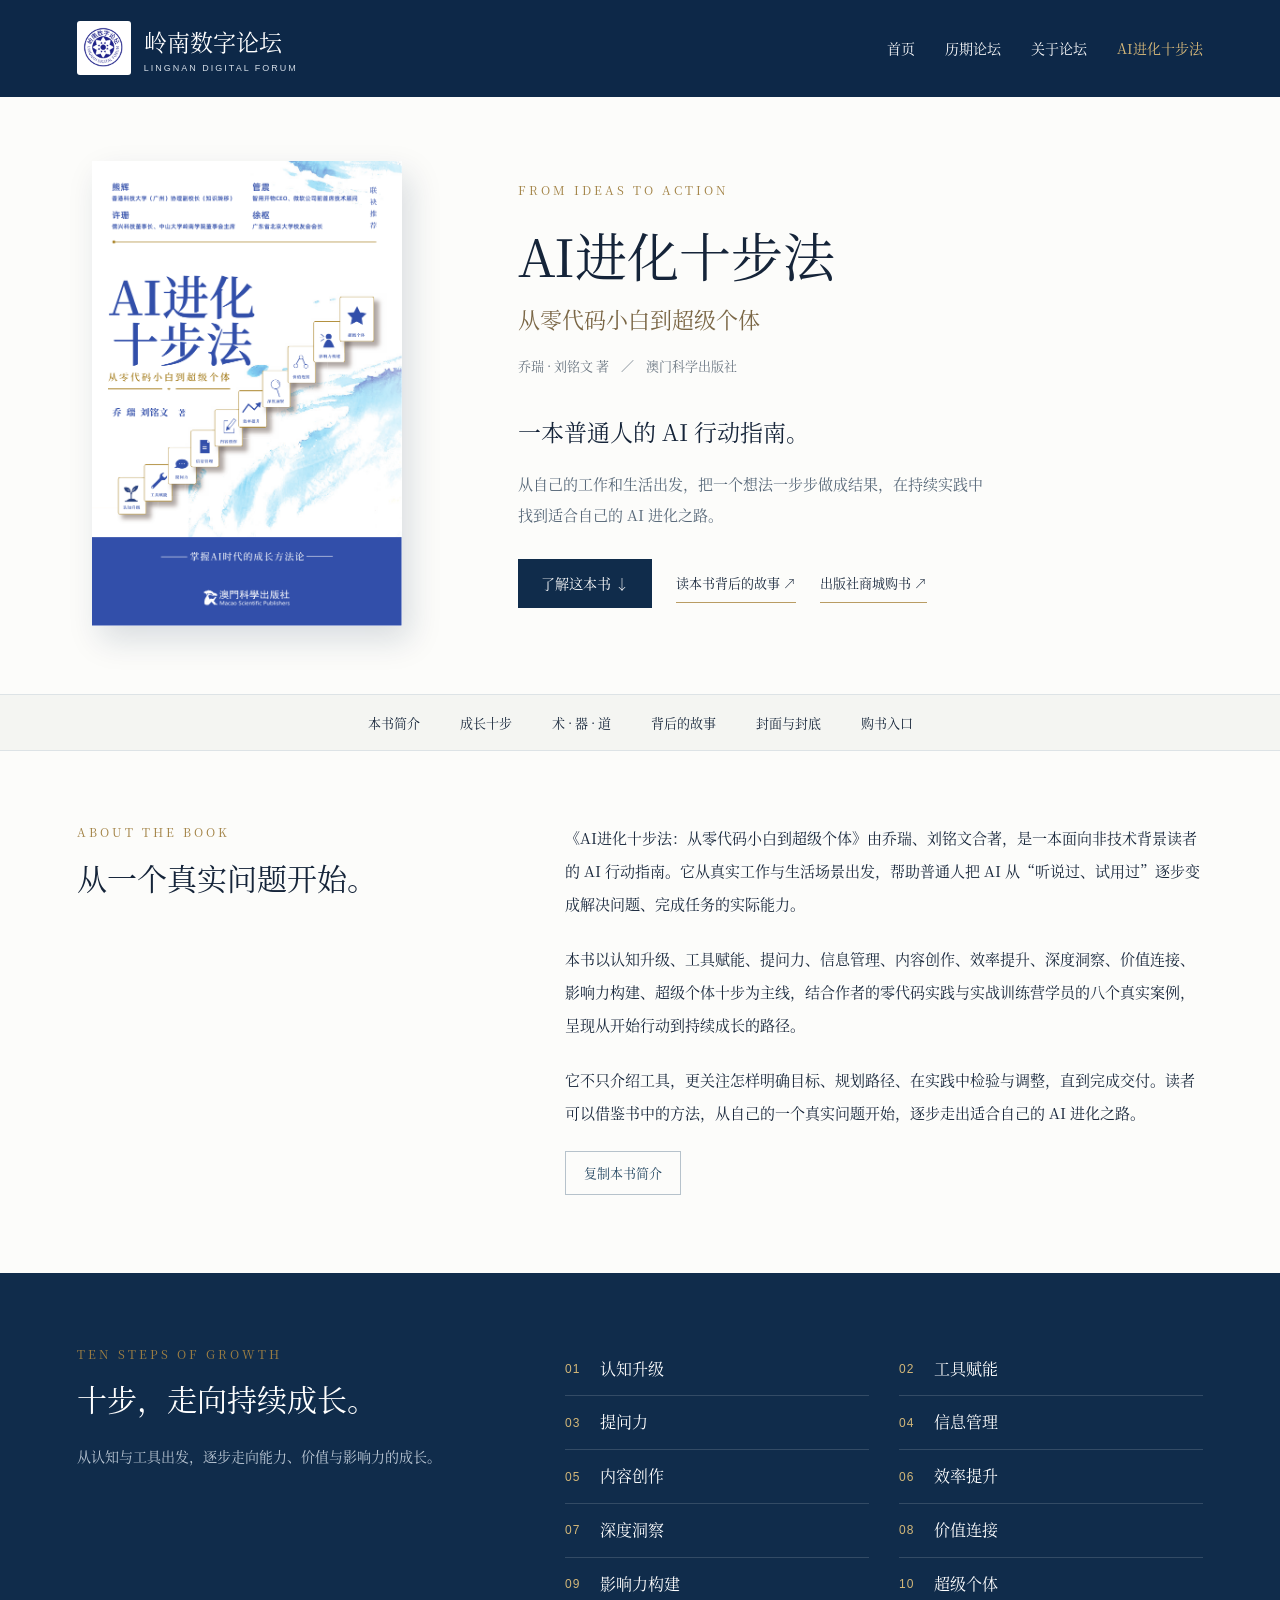
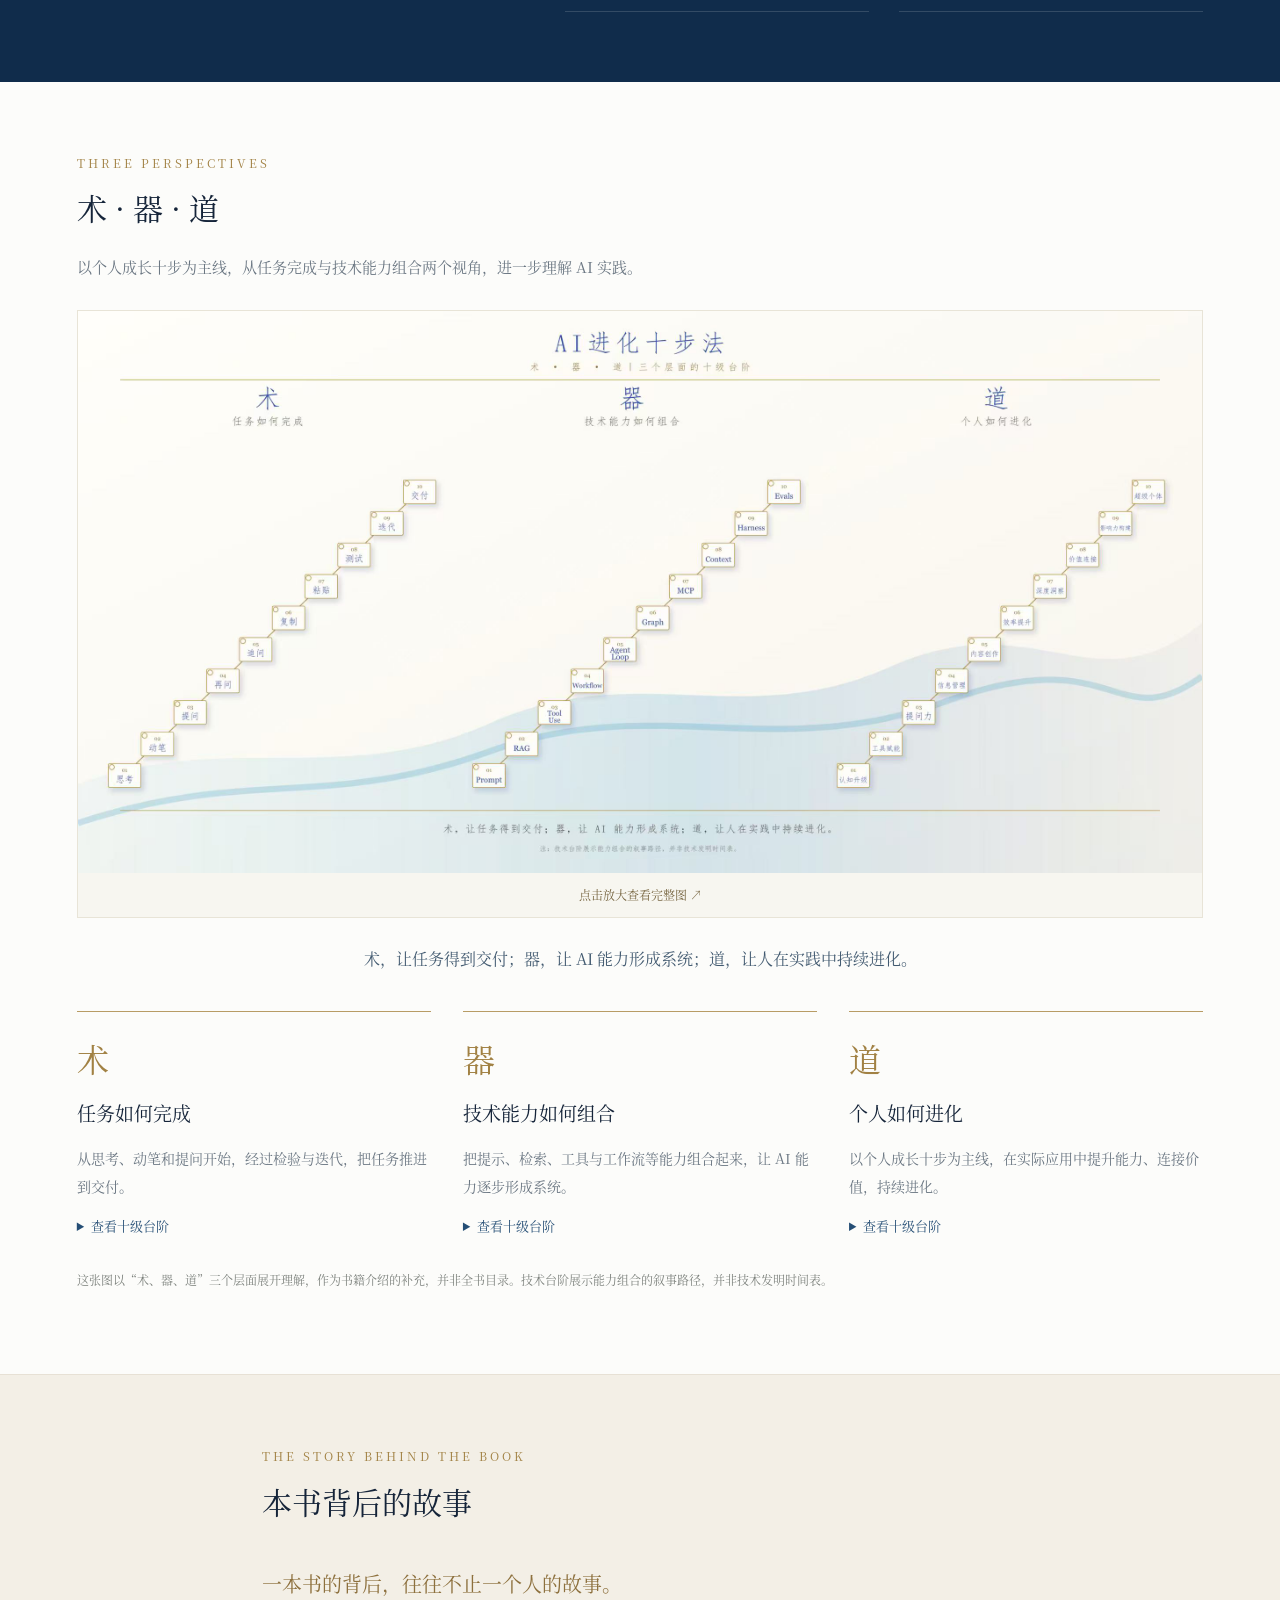
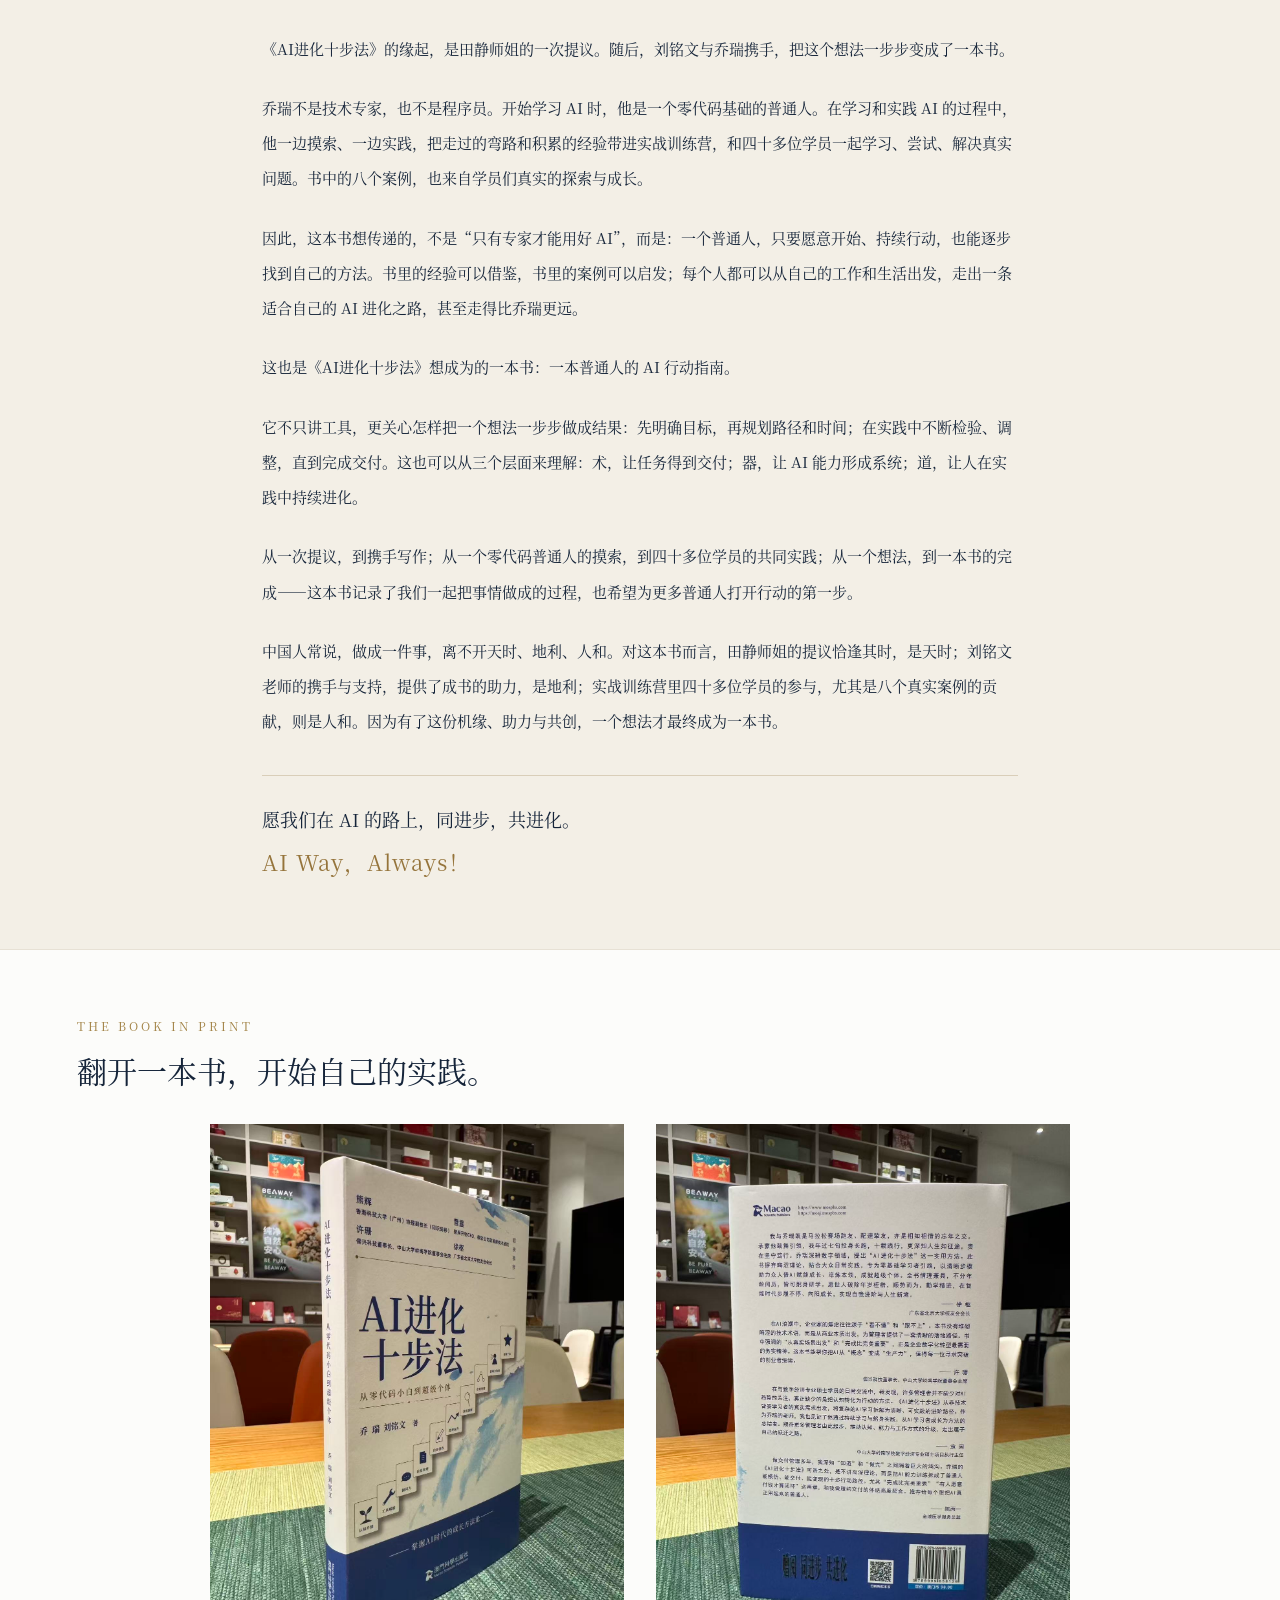
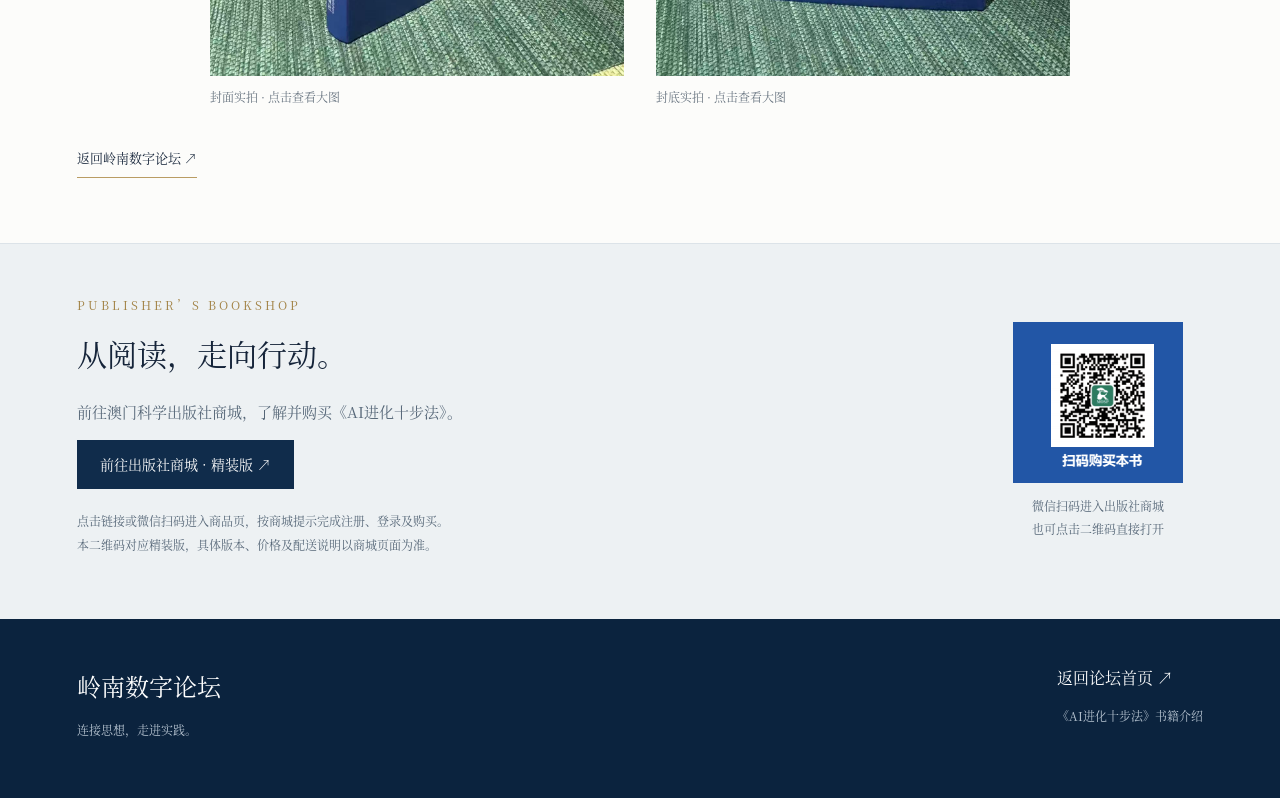
==== book.html @ 0c3e4c39 "Add AI Evolution book introduction and publisher purchase links" ====
<!doctype html>
<html lang="zh-CN">
<head>
<meta charset="utf-8"><meta name="viewport" content="width=device-width,initial-scale=1">
<meta name="description" content="《AI进化十步法：从零代码小白到超级个体》，乔瑞、刘铭文合著。一本普通人的AI行动指南。了解本书简介、成长十步与背后的共创故事。">
<title>AI进化十步法 · 岭南数字论坛</title>
<link rel="stylesheet" href="style.css?v=book-review-1"><link rel="stylesheet" href="book.css?v=book-live-20261020">
</head>
<body class="book-page">
<a class="skip" href="#book-main">跳到正文</a>
<header><a class="brand" href="index.html#home"><img src="assets/forum-logo-original.png" alt="岭南数字论坛标识"><span>岭南数字论坛<small>LINGNAN DIGITAL FORUM</small></span></a><nav aria-label="主导航"><a href="index.html#home">首页</a><a href="index.html#archive">历期论坛</a><a href="index.html#about">关于论坛</a><a class="active" href="book.html" aria-current="page">AI进化十步法</a></nav></header>
<main id="book-main"></main>
<footer><div><strong>岭南数字论坛</strong><p>连接思想，走进实践。</p></div><div><a href="index.html#home">返回论坛首页 ↗</a><p>《AI进化十步法》书籍介绍</p></div></footer>
<dialog id="book-image"><button class="close" aria-label="关闭图片">×</button><img alt=""><p></p></dialog>
<script src="book-content.js?v=book-live-20261020"></script><script src="book.js?v=book-live-20261020"></script>
</body></html>
---- style.css ----
@font-face{font-family:SourceHan;src:url('assets/fonts/SourceHanSerifCN-Regular.otf') format('opentype');font-weight:100 900;font-display:swap}*{box-sizing:border-box}html{scroll-behavior:smooth;scroll-padding-top:110px}body{margin:0;color:#152439;background:#fcfcfa;font-family:SourceHan,'Noto Serif SC',serif;line-height:1.8}a{color:inherit;text-decoration:none}button,input,select{font:inherit}button,a,input,select{ -webkit-tap-highlight-color:transparent}button{cursor:pointer}a:hover{color:#967132}a:focus-visible,button:focus-visible,input:focus-visible,select:focus-visible{outline:3px solid #bd954e;outline-offset:4px}header{background:#0d2848;color:#fff;display:flex;justify-content:space-between;align-items:center;padding:21px 6%;gap:25px;position:sticky;top:0;z-index:5}.brand{display:flex;align-items:center;gap:13px;white-space:nowrap;font-size:23px}.brand img{width:49px;height:49px;object-fit:contain}.brand small{display:block;font:9px/1.5 Arial,sans-serif;letter-spacing:2px;color:#d3dce6}nav{display:flex;gap:30px;font-size:14px}nav a.active{color:#ddbd7b}main{min-height:65vh}.wrap{max-width:1320px;margin:auto;padding:0 6%}.eyebrow{color:#a18143;font-size:12px;letter-spacing:3px}.intro{padding-top:42px;padding-bottom:26px;display:flex;justify-content:space-between;align-items:end;gap:25px}.intro h1{font-size:39px;line-height:1.45;font-weight:400;margin:5px 0}.intro p{max-width:375px;font-size:13px;color:#6a7480;margin:0 0 6px}.hero{display:grid;grid-template-columns:1.13fr 1fr;min-height:420px;background:#102c4b;color:white}.hero-image{min-height:420px;overflow:hidden}.hero-image img{width:100%;height:100%;max-height:485px;object-fit:cover;object-position:center 35%;display:block}.hero-copy{padding:40px 42px;display:flex;flex-direction:column;align-items:start;justify-content:center}.hero h2{font-size:35px;line-height:1.55;font-weight:400;margin:18px 0}.hero p{color:#d3dce6;font-size:14px;max-width:420px}.meta{font-size:12px;letter-spacing:1px;color:#75808b}.hero .meta{color:#d6bc88}.link{display:inline-block;border-bottom:1px solid #b99c63;padding:8px 0;font-size:13px}.section{padding-top:55px;padding-bottom:55px}.section-head{display:flex;align-items:end;justify-content:space-between;margin-bottom:25px;gap:20px}.section-head h2{font-size:27px;font-weight:400;margin:0}.section-head p{color:#6a7480;font-size:13px;margin:4px 0}.grid{display:grid;grid-template-columns:repeat(3,minmax(0,1fr));gap:32px 24px}.card img{width:100%;aspect-ratio:16/10;object-fit:cover;display:block;transition:transform .3s}.card .frame{overflow:hidden;background:#e8edf1}.card:hover img{transform:scale(1.025)}.card h3{font-size:19px;font-weight:400;line-height:1.6;margin:10px 0 8px}.card p{font-size:12px;color:#697581;margin:5px 0}.card .meta{margin-top:13px}.band{background:#eff2f3;border-top:1px solid #dde3e6;border-bottom:1px solid #dde3e6}.topics{display:flex;gap:10px;flex-wrap:wrap}.chip{border:1px solid #cdd5dc;border-radius:0;background:transparent;padding:6px 15px;font-size:13px;color:#334962}.chip.selected,.chip:hover{background:#102c4b;color:white;border-color:#102c4b}.toolbar{display:flex;gap:12px;margin:24px 0 30px;flex-wrap:wrap}.toolbar input{flex:1;min-width:190px}.toolbar input,.toolbar select{border:1px solid #ccd4da;background:white;padding:10px 14px;border-radius:0;color:#263d56;font-size:14px}.page-title{padding-top:52px;padding-bottom:18px}.page-title h1{font-size:40px;font-weight:400;margin:8px 0}.page-title p{color:#697581;max-width:700px;font-size:14px}.people-grid{display:grid;grid-template-columns:repeat(3,minmax(0,1fr));gap:0 30px}.person{padding:24px 0;border-top:1px solid #dce1e4}.person h3{font-size:22px;font-weight:400;margin:0 0 7px}.person p{font-size:12px;color:#6a7480;margin:0 0 12px}.person a{display:block;font-size:13px;padding:4px 0;color:#254e75}.detail-top{max-width:900px;padding-top:40px;padding-bottom:25px}.detail-top h1{font-size:37px;line-height:1.55;font-weight:400;margin:15px 0}.detail-cover{width:100%;max-height:560px;object-fit:cover;display:block}.detail-layout{display:grid;grid-template-columns:1fr 260px;gap:65px;padding-top:35px}.detail-layout h2{font-size:24px;font-weight:400;margin:25px 0 15px}.article p{font-size:15px;line-height:2.2;margin:0 0 20px;overflow-wrap:anywhere}.article .source{font-size:12px;color:#75808b;border-top:1px solid #ddd;padding-top:20px}.roster{margin:0 0 20px;padding:0;list-style:none}.roster li{padding:9px 0;border-bottom:1px solid #e3e7ea}.roster strong{font-weight:400;display:block}.roster small{font-size:11px;line-height:1.8;color:#697581;display:block}.gallery{display:grid;grid-template-columns:repeat(3,minmax(0,1fr));gap:18px}.gallery button{background:none;border:0;padding:0;text-align:left;color:#697581;font-size:12px}.gallery img{width:100%;aspect-ratio:4/3;object-fit:cover;display:block}.about{max-width:850px;padding-top:45px;padding-bottom:70px}.about h1{font-size:40px;font-weight:400}.about h2{font-size:24px;font-weight:400;margin-top:40px}.about p{line-height:2.2}.empty{padding:40px 0;color:#6a7480}.skip{position:absolute;left:-9999px}.skip:focus{left:10px;top:10px;background:white;z-index:20}footer{background:#0b233e;color:#fff;padding:45px 6%;display:flex;justify-content:space-between;gap:30px}footer strong{font-size:24px;font-weight:400}footer p{font-size:12px;color:#b7c4d1}footer small{font-size:11px;color:#8fa3b7}dialog{border:0;background:#0b1723;color:white;max-width:94vw;max-height:95vh;padding:36px 20px 15px}dialog::backdrop{background:#000c}dialog img{max-width:88vw;max-height:78vh;object-fit:contain;display:block}dialog p{font-size:12px;margin:8px 0}.close{position:absolute;right:10px;top:0;border:0;background:none;color:white;font-size:28px}@media(min-width:1500px){header,footer{padding-left:calc((100vw - 1160px)/2);padding-right:calc((100vw - 1160px)/2)}}@media(max-width:800px){header{padding:15px 5%;flex-wrap:wrap;gap:14px;position:relative}.brand{font-size:21px}nav{width:100%;gap:0;justify-content:space-between;font-size:13px}.wrap{padding-left:5%;padding-right:5%}.intro{display:block;padding-top:28px}.intro h1{font-size:30px}.intro p{margin-top:12px}.hero{grid-template-columns:1fr}.hero-image{min-height:0}.hero-image img{height:290px}.hero-copy{padding:27px}.hero h2{font-size:27px}.grid{grid-template-columns:repeat(2,minmax(0,1fr));gap:25px 16px}.card h3{font-size:17px}.section{padding-top:35px;padding-bottom:35px}.people-grid{grid-template-columns:repeat(2,minmax(0,1fr))}.detail-layout{grid-template-columns:1fr;gap:15px}.detail-top h1{font-size:29px}.detail-layout aside{border-top:1px solid #ddd}.gallery{grid-template-columns:repeat(2,minmax(0,1fr))}.page-title h1,.about h1{font-size:32px}footer{display:block}footer>div+div{margin-top:25px}}@media(max-width:440px){.grid{grid-template-columns:1fr}.people-grid{grid-template-columns:1fr}.hero-image img{height:245px}.section-head h2{font-size:24px}}

.poster{width:100%;max-height:370px;object-fit:cover;object-position:top;border:1px solid #dce1e4}

.org-row{display:grid;grid-template-columns:120px 1fr;gap:25px;border-top:1px solid #dce1e4;padding:23px 0}.org-row h3{font-size:16px;color:#8e7039;font-weight:400;margin:0}.org-row p{font-size:14px;margin:0 0 9px}.org-list{display:grid;grid-template-columns:1fr 1fr;column-gap:30px}@media(max-width:650px){.org-row{grid-template-columns:1fr;gap:12px}.org-list{grid-template-columns:1fr}}

.brand img{background:#fff;border-radius:3px;padding:2px;width:54px;height:54px;object-fit:contain;flex-shrink:0}.college-logo{background:#fff;margin:0 0 25px;padding:12px 22px;border-top:1px solid #e0e5e8}.college-logo img{display:block;width:min(100%,560px);height:auto;margin:0 auto}@media(max-width:650px){.college-logo{padding:8px 0}.brand img{width:48px;height:48px}}

.org-link{text-decoration:underline;text-decoration-color:#b8c4cf;text-underline-offset:5px}.org-link:hover{color:#967132;text-decoration-color:currentColor}.org-link span{font-size:11px;color:#8b7148}
---- book.css ----
.review-strip{background:#eee7d8;color:#6b552d;text-align:center;font-size:12px;padding:7px 15px;letter-spacing:1px}.book-hero{display:grid;grid-template-columns:minmax(220px,340px) 1fr;gap:9%;align-items:center;padding-top:64px;padding-bottom:68px}.book-cover{padding:0 15px}.book-cover img{width:100%;height:auto;display:block;box-shadow:8px 14px 30px #102c4b25}.book-opening h1{font-size:clamp(30px,4.5vw,52px);line-height:1.4;margin:18px 0 8px;font-weight:400}.book-subtitle{font-size:22px;color:#7a6645;margin:0 0 15px}.book-byline{font-size:13px;color:#697581}.book-byline span{margin:0 9px}.book-opening h2{font-size:23px;font-weight:400;margin:34px 0 10px}.book-lead{font-size:15px;line-height:2.1;max-width:470px;color:#556677}.book-actions{display:flex;align-items:center;gap:24px;flex-wrap:wrap;margin-top:28px}.book-button{background:#102c4b;color:#fff;padding:12px 23px;font-size:14px;display:inline-block}.book-button:hover{background:#1e4266;color:#fff}.book-sections{display:flex;justify-content:center;gap:40px;flex-wrap:wrap;border-block:1px solid #dde3e6;padding:16px 5%;background:#f4f5f2}.book-sections a{font-size:13px}.book-section{display:grid;grid-template-columns:1fr 1.65fr;gap:9%;padding-top:70px;padding-bottom:70px}.book-page h2{font-weight:400}.book-section h2,.book-framework h2,.book-photos h2,.book-story h2{font-size:30px;line-height:1.6;margin:10px 0 22px}.book-section-label p{font-size:14px;color:#697581}.book-reading p{font-size:15px;line-height:2.2;margin:0 0 22px}.copy-intro{border:1px solid #b6c2cb;background:transparent;color:#244762;padding:9px 18px;font-size:13px}.copy-intro:hover{background:#eef2f4}#copy-status{font-size:12px;display:block;margin-top:8px;color:#556677}.book-path-band{background:#102c4b;color:#fff}.book-path-band .book-section-label p{color:#bfcbd8}.book-steps{list-style:none;margin:0;padding:0;display:grid;grid-template-columns:1fr 1fr;gap:0 30px}.book-steps li{display:flex;align-items:center;gap:20px;padding:12px 0;border-bottom:1px solid #ffffff25;font-size:16px}.book-steps span{font:12px Arial,sans-serif;color:#d4b879;letter-spacing:1px}.book-framework{padding-top:70px;padding-bottom:70px}.framework-lead{font-size:15px;max-width:770px;color:#697581}.framework-image{display:block;background:#f7f6f0;border:1px solid #e8e4d7;padding:0;width:100%;margin-top:30px;color:#75633e}.framework-image img{display:block;width:100%;height:auto}.framework-image span{display:block;padding:11px;font-size:12px}.framework-caption{text-align:center;font-size:16px;color:#425a70;line-height:2;margin:25px 0 36px}.book-layers{display:grid;grid-template-columns:repeat(3,1fr);gap:32px}.book-layers article{border-top:1px solid #b89c65;padding-top:18px}.layer-name{font-size:32px;color:#a18143}.book-layers h3{font-size:19px;font-weight:400;margin:8px 0}.book-layers p{color:#697581;font-size:14px;line-height:2}.book-layers summary{font-size:13px;cursor:pointer;color:#254e75}.book-layers ol{font-size:14px;line-height:2.1;padding-left:25px}.framework-note{font-size:12px;line-height:1.9;color:#7c817c;margin-top:32px}.book-story-band{background:#f3efe6;border-block:1px solid #e7e1d5}.book-story{max-width:910px;padding-top:70px;padding-bottom:60px}.book-story h2{margin-bottom:35px}.book-story>p{font-size:15px;line-height:2.35;margin:0 0 24px}.book-story .story-first{font-size:20px;color:#8d703d}.book-closing{border-top:1px solid #d9ceb9;margin-top:36px;padding-top:20px}.book-closing p{font-size:18px;margin:7px 0}.book-closing p:last-child{font-size:22px;letter-spacing:1px;color:#95743b}.book-photos{padding-top:65px;padding-bottom:65px}.book-photo-grid{display:grid;grid-template-columns:1fr 1fr;gap:32px;max-width:860px;margin:30px auto}.book-photo-grid figure{margin:0}.book-photo-grid button{border:0;padding:0;display:block;background:transparent;width:100%}.book-photo-grid img{width:100%;height:auto;display:block}.book-photo-grid figcaption{font-size:12px;color:#697581;margin-top:10px}.home-book{display:grid;grid-template-columns:155px 1fr;gap:40px;align-items:center;background:#f3efe6;padding:35px 40px;border-top:1px solid #d6c7ab}.home-book img{width:100%;height:auto;display:block;box-shadow:4px 7px 18px #102c4b20}.home-book h2{font-size:28px;font-weight:400;margin:10px 0}.home-book p{font-size:14px;color:#556677;max-width:660px;margin:8px 0}.home-book .book-home-byline{font-size:12px;color:#7b715f}.book-page dialog{width:min(1400px,96vw)}.book-page dialog img{margin:auto;max-width:100%;max-height:78vh}.book-page section,.book-page article{scroll-margin-top:30px}@media(max-width:800px){.book-hero{gap:7%;padding-top:35px;padding-bottom:40px;grid-template-columns:210px 1fr}.book-cover{padding:0}.book-opening h1{font-size:30px}.book-subtitle{font-size:17px}.book-opening h2{font-size:19px;margin-top:22px}.book-sections{gap:14px 24px}.book-section{grid-template-columns:1fr;gap:20px;padding-block:40px}.book-framework,.book-story,.book-photos{padding-top:40px;padding-bottom:40px}.book-layers{gap:22px}.home-book{gap:24px;padding:25px;grid-template-columns:120px 1fr}}@media(max-width:550px){.book-hero{grid-template-columns:1fr;gap:30px}.book-cover{width:200px;margin:auto}.book-opening h1{font-size:32px}.book-opening .eyebrow{font-size:10px}.book-opening h2{font-size:22px}.book-subtitle{font-size:19px}.book-actions{gap:17px}.book-section h2,.book-framework h2,.book-photos h2,.book-story h2{font-size:26px}.book-layers{grid-template-columns:1fr}.book-layers article{display:block}.book-photo-grid{gap:20px;grid-template-columns:1fr;max-width:360px}.book-steps{gap:0 18px}.book-steps li{gap:12px;font-size:15px}.home-book{grid-template-columns:85px 1fr;gap:20px;padding:24px 18px}.home-book h2{font-size:22px}.home-book p{font-size:13px}.home-book .eyebrow{font-size:10px;letter-spacing:1px}}

.book-purchase-band{background:#edf1f3;border-top:1px solid #dce3e8}.book-purchase{display:grid;grid-template-columns:1fr 210px;gap:45px;align-items:center;padding-top:50px;padding-bottom:50px}.book-purchase h2{font-size:30px;margin:10px 0 18px}.book-purchase p{font-size:15px;color:#556677}.book-purchase .purchase-note{font-size:12px;line-height:2;margin-top:20px}.book-purchase figure{margin:0;text-align:center}.book-purchase figure img{display:block;width:170px;height:161px;margin:0 auto;image-rendering:auto}.book-purchase figcaption{font-size:12px;color:#556677;line-height:1.9;margin-top:12px}@media(max-width:550px){.book-purchase{grid-template-columns:1fr;gap:24px;padding-block:35px}.book-purchase h2{font-size:26px}.book-purchase figure{text-align:left}.book-purchase figure img{margin:0}.book-purchase figcaption{margin-left:0}}
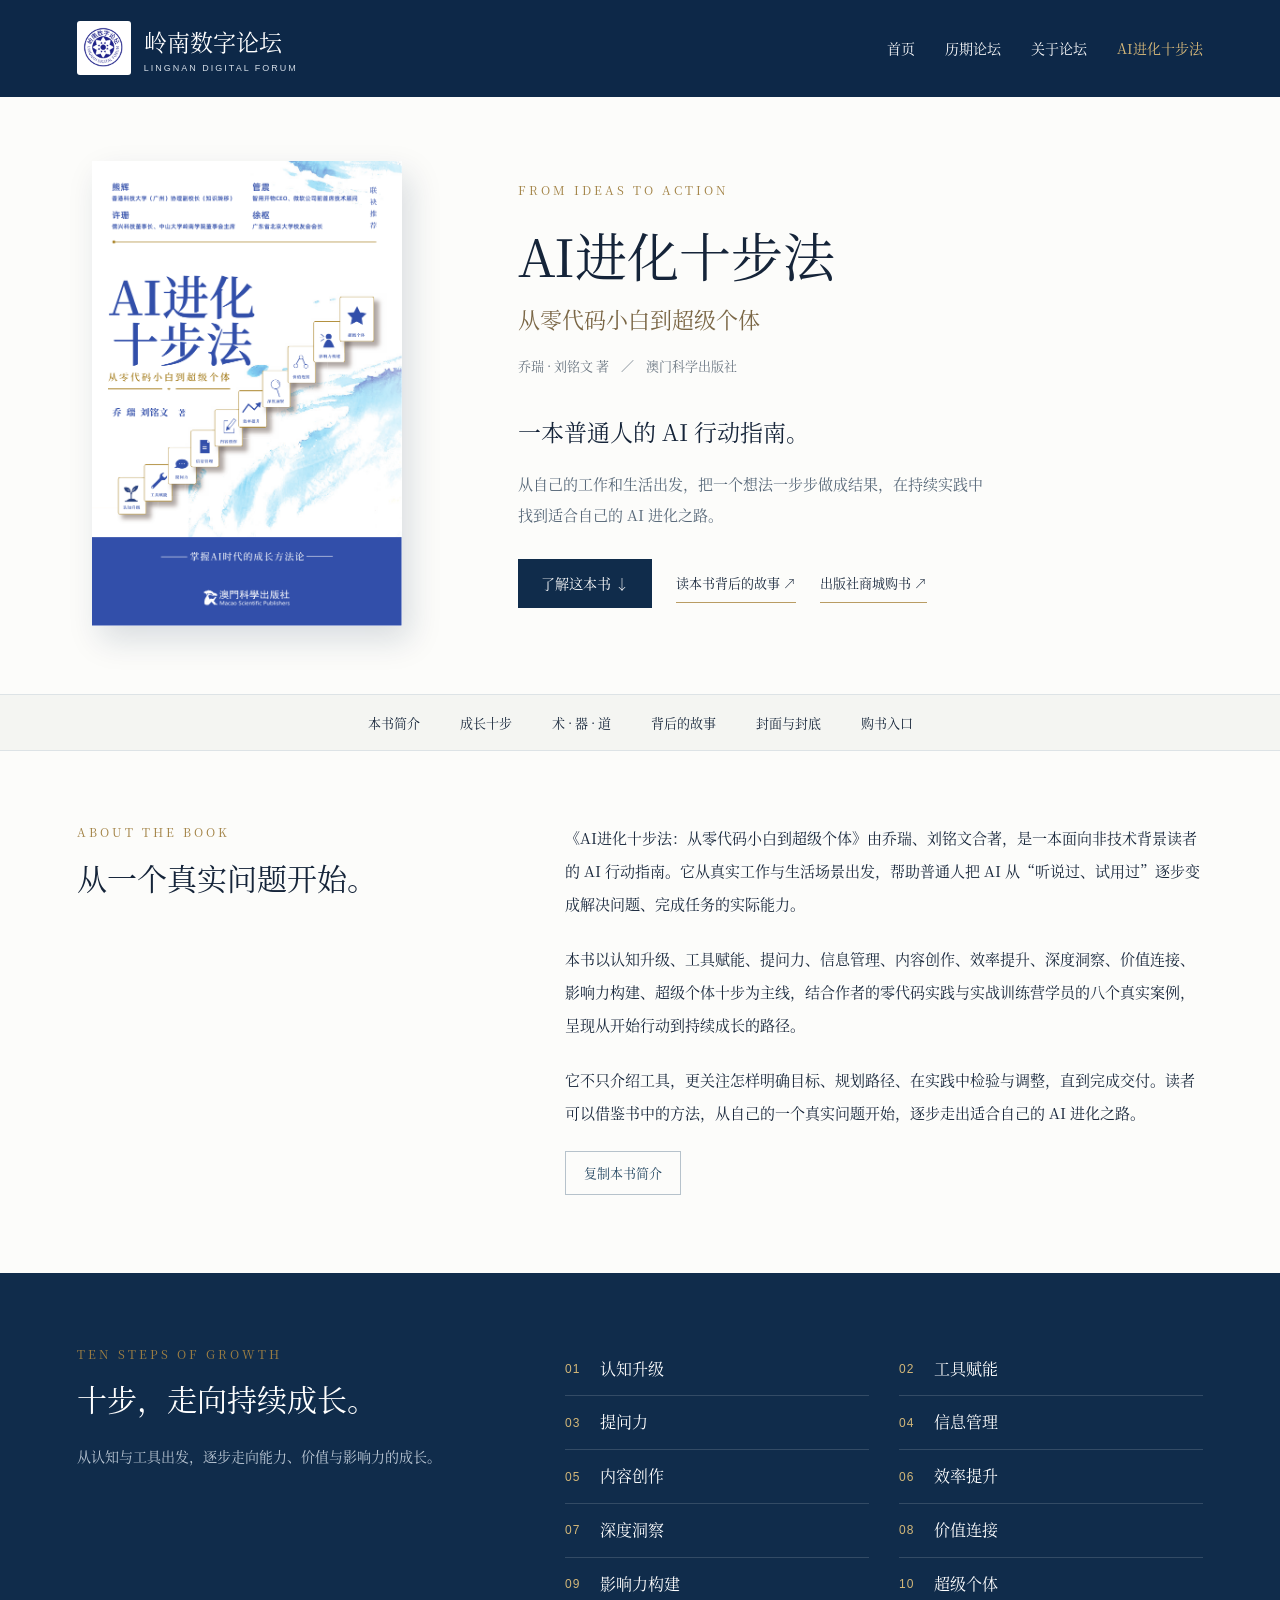
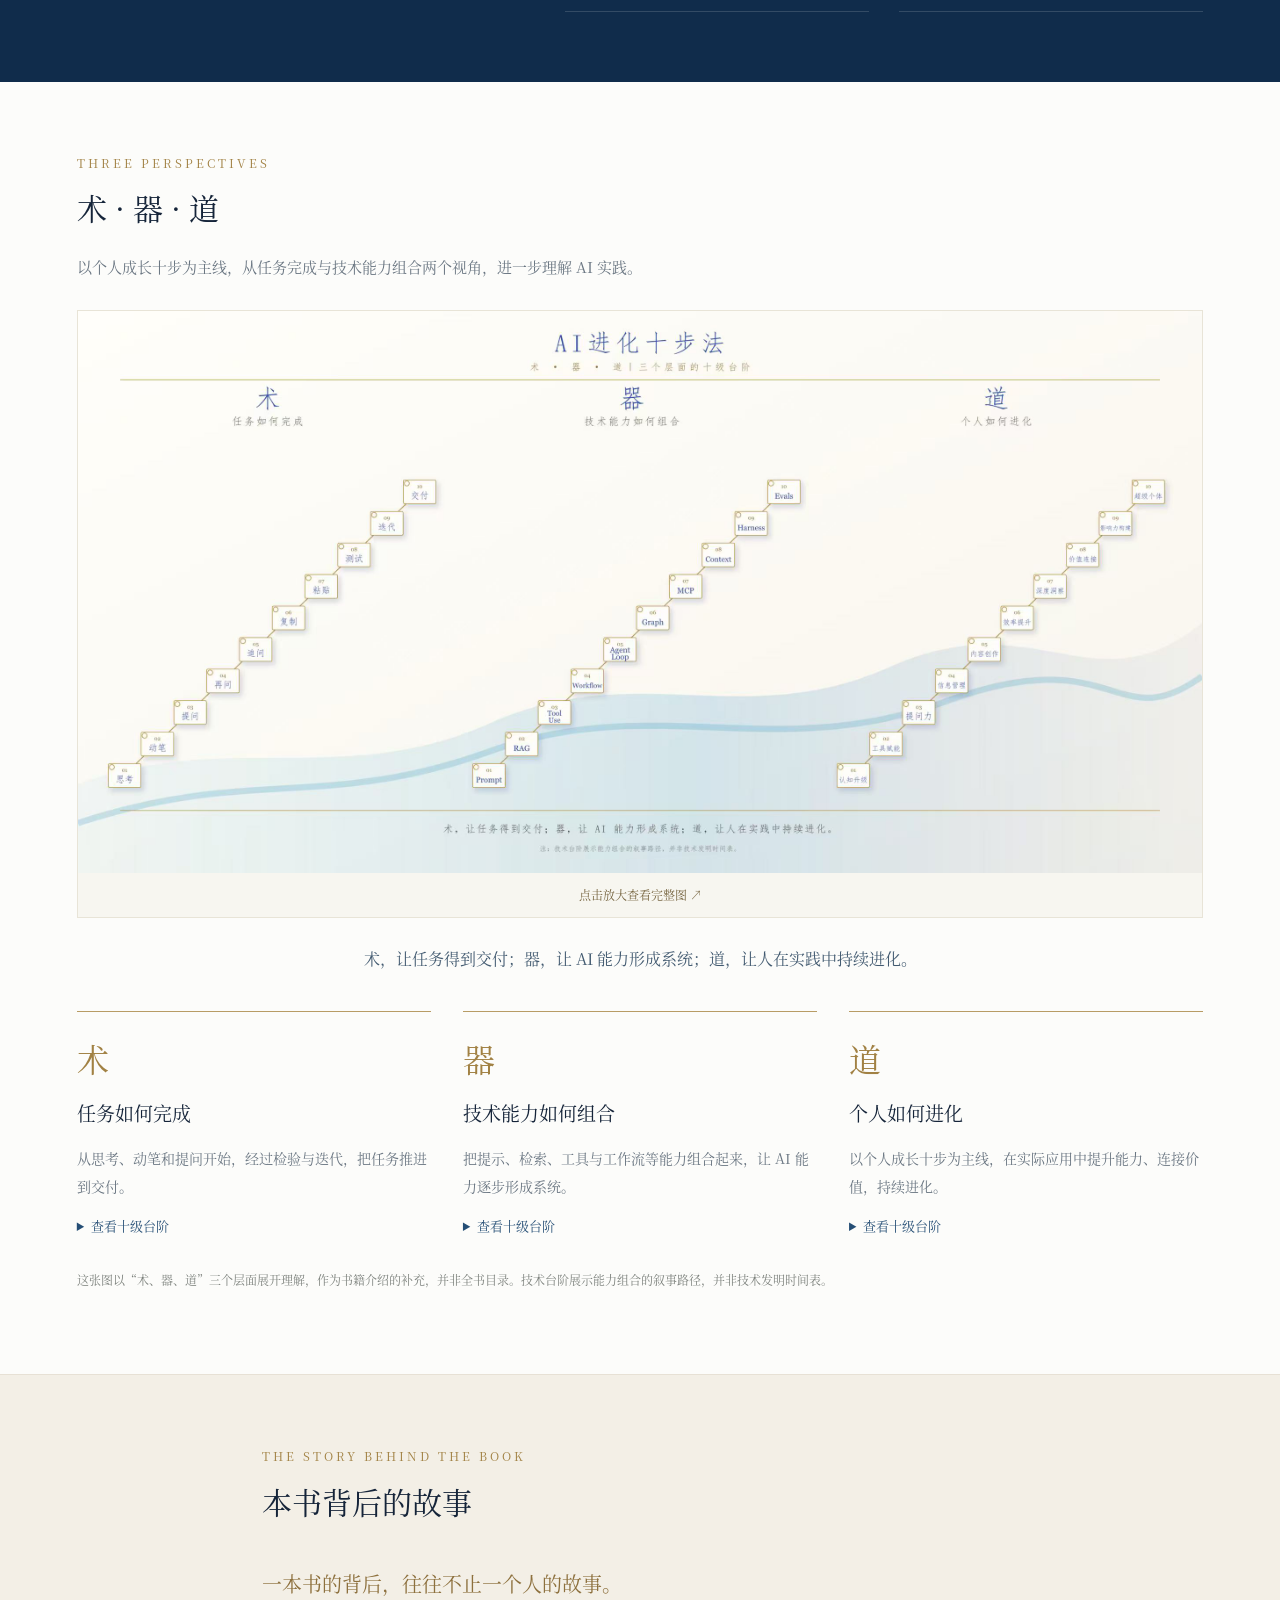
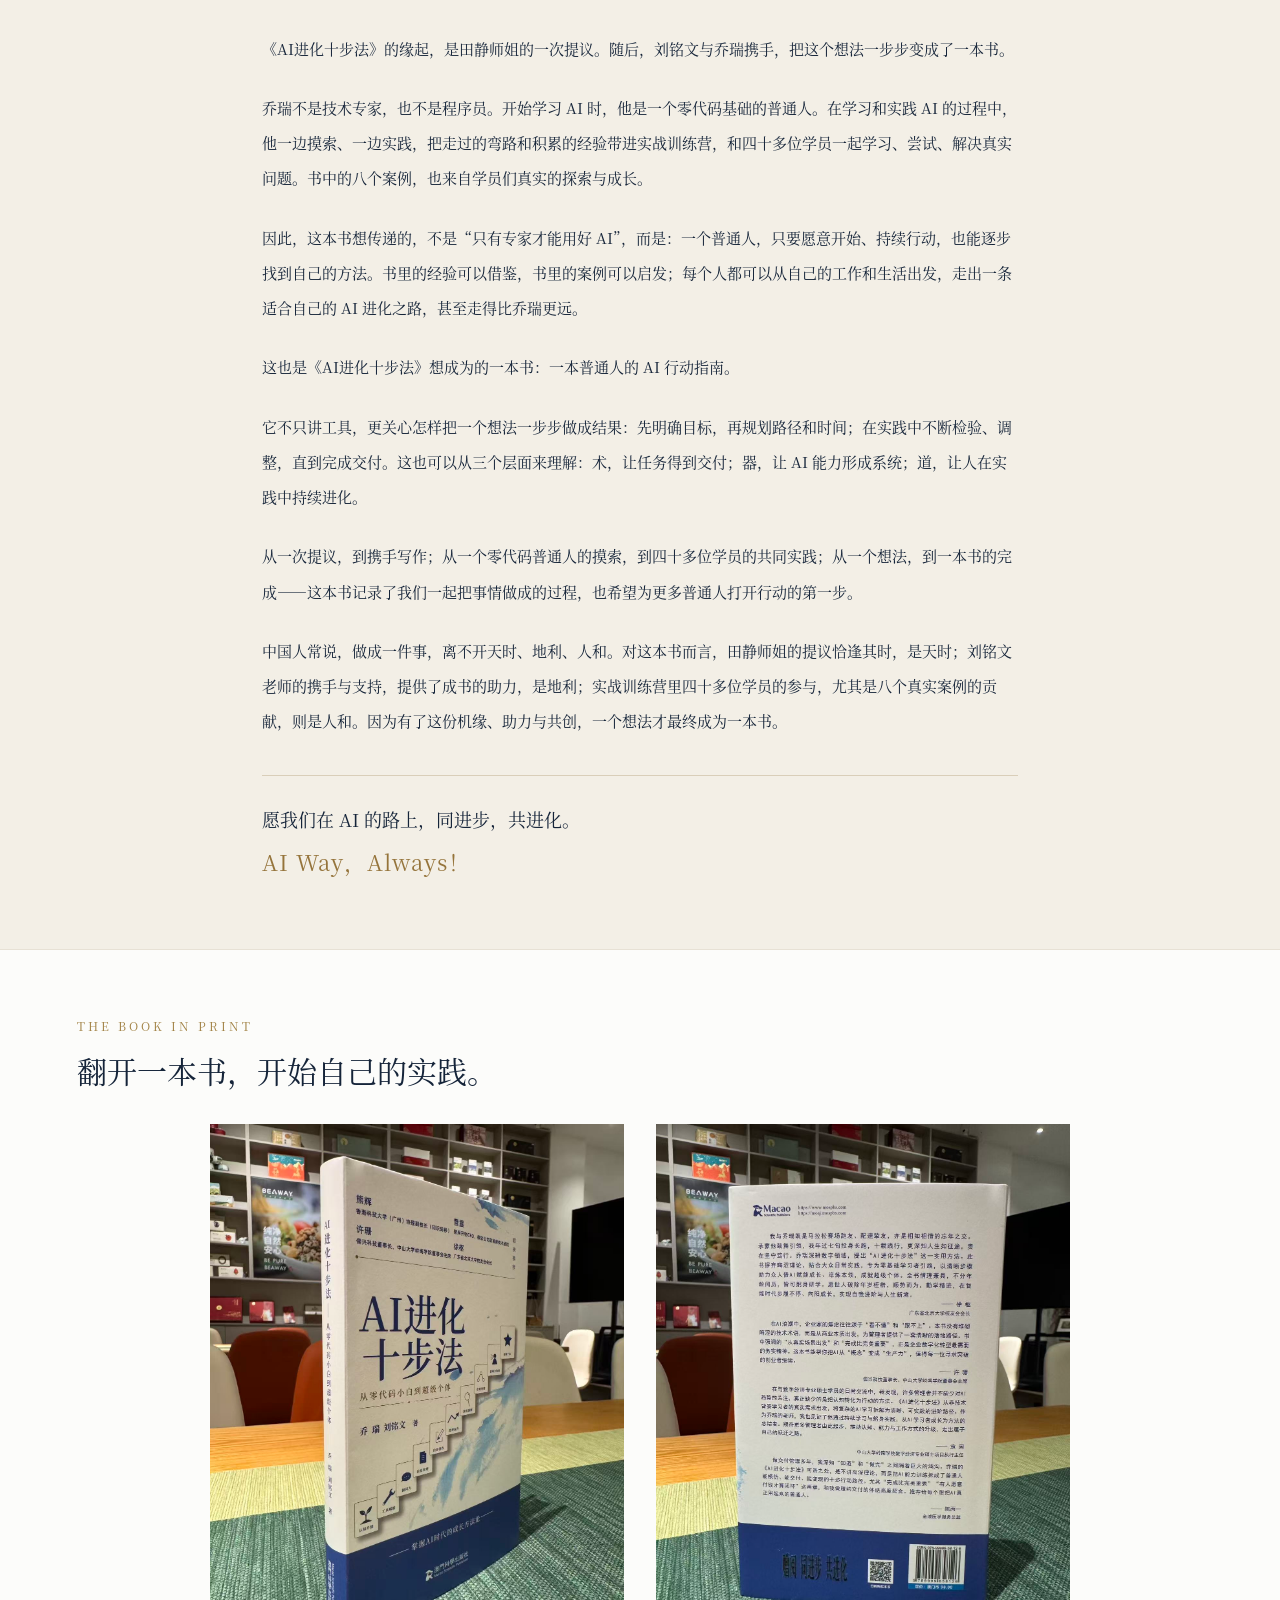
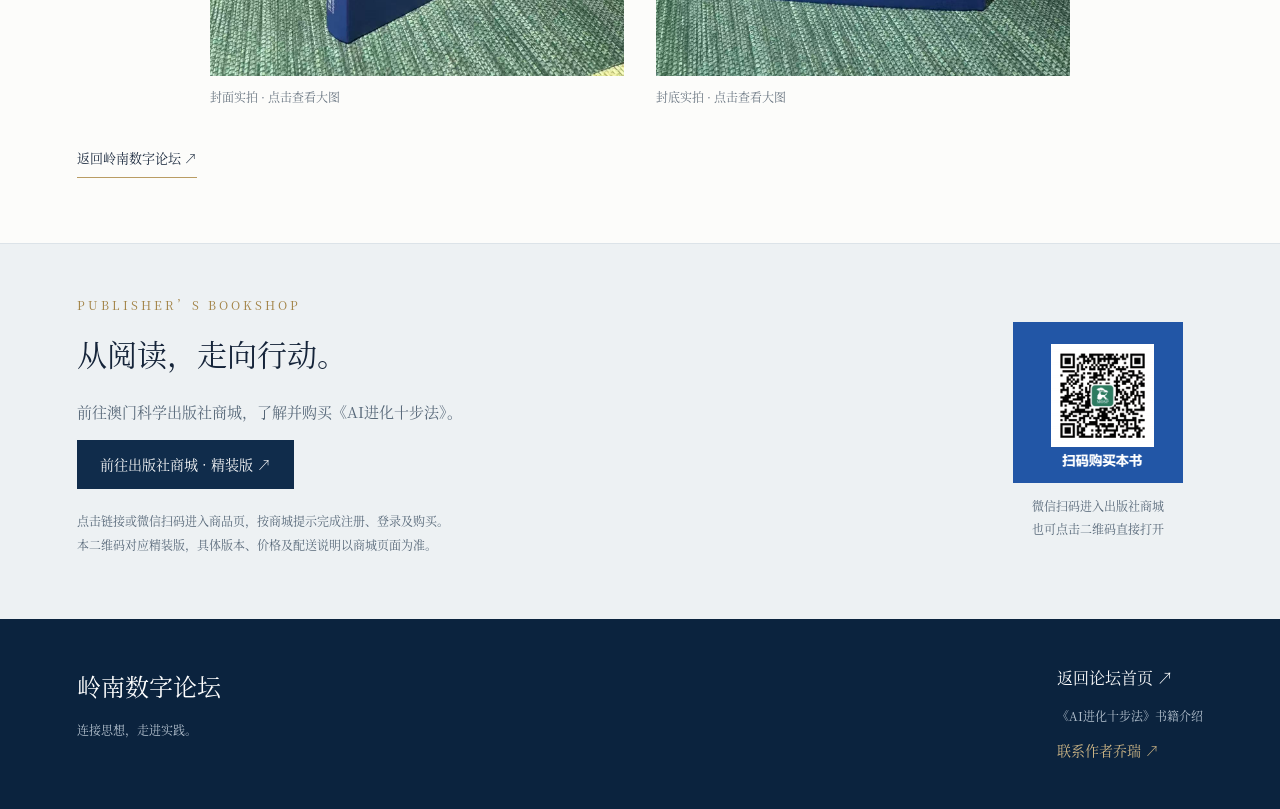
==== commit 93bb7f9c: "Publish founder profile and contact links" ====
--- a/book.html
+++ b/book.html
@@ -4,13 +4,13 @@
 <meta charset="utf-8"><meta name="viewport" content="width=device-width,initial-scale=1">
 <meta name="description" content="《AI进化十步法：从零代码小白到超级个体》，乔瑞、刘铭文合著。一本普通人的AI行动指南。了解本书简介、成长十步与背后的共创故事。">
 <title>AI进化十步法 · 岭南数字论坛</title>
-<link rel="stylesheet" href="style.css?v=book-review-1"><link rel="stylesheet" href="book.css?v=book-live-20261020">
+<link rel="stylesheet" href="style.css?v=contact-20261020"><link rel="stylesheet" href="book.css?v=book-live-20261020">
 </head>
 <body class="book-page">
 <a class="skip" href="#book-main">跳到正文</a>
 <header><a class="brand" href="index.html#home"><img src="assets/forum-logo-original.png" alt="岭南数字论坛标识"><span>岭南数字论坛<small>LINGNAN DIGITAL FORUM</small></span></a><nav aria-label="主导航"><a href="index.html#home">首页</a><a href="index.html#archive">历期论坛</a><a href="index.html#about">关于论坛</a><a class="active" href="book.html" aria-current="page">AI进化十步法</a></nav></header>
 <main id="book-main"></main>
-<footer><div><strong>岭南数字论坛</strong><p>连接思想，走进实践。</p></div><div><a href="index.html#home">返回论坛首页 ↗</a><p>《AI进化十步法》书籍介绍</p></div></footer>
+<footer><div><strong>岭南数字论坛</strong><p>连接思想，走进实践。</p></div><div><a href="index.html#home">返回论坛首页 ↗</a><p>《AI进化十步法》书籍介绍</p><a class="footer-contact" href="index.html#about/contact">联系作者乔瑞 ↗</a></div></footer>
 <dialog id="book-image"><button class="close" aria-label="关闭图片">×</button><img alt=""><p></p></dialog>
 <script src="book-content.js?v=book-live-20261020"></script><script src="book.js?v=book-live-20261020"></script>
 </body></html>
--- a/style.css
+++ b/style.css
@@ -7,3 +7,5 @@
 .brand img{background:#fff;border-radius:3px;padding:2px;width:54px;height:54px;object-fit:contain;flex-shrink:0}.college-logo{background:#fff;margin:0 0 25px;padding:12px 22px;border-top:1px solid #e0e5e8}.college-logo img{display:block;width:min(100%,560px);height:auto;margin:0 auto}@media(max-width:650px){.college-logo{padding:8px 0}.brand img{width:48px;height:48px}}
 
 .org-link{text-decoration:underline;text-decoration-color:#b8c4cf;text-underline-offset:5px}.org-link:hover{color:#967132;text-decoration-color:currentColor}.org-link span{font-size:11px;color:#8b7148}
+
+.contact-card{margin-top:48px;padding:30px;background:#f0f3f4;border-top:2px solid #aa8a50;scroll-margin-top:115px}.contact-card h2{margin:8px 0 20px}.contact-card h3{font-size:26px;font-weight:400;margin:0 0 12px}.contact-card h3 span{display:block;font-size:15px;color:#697581;margin-top:4px}.contact-card .contact-roles{font-size:14px}.contact-card>p{font-size:14px}.contact-details{margin:24px 0}.contact-details>div{display:grid;grid-template-columns:100px minmax(0,1fr);gap:15px;padding:12px 0;border-top:1px solid #d5dde3}.contact-details dt{font-size:13px;color:#697581}.contact-details dd{margin:0;font-size:16px;overflow-wrap:anywhere}.contact-details a{text-decoration:underline;text-underline-offset:5px;text-decoration-color:#acb9c5}.contact-note{font-size:12px;color:#697581}.copy-wechat{border:1px solid #b6c2cb;background:#102c4b;color:white;padding:10px 20px;font-size:13px}.contact-card .contact-status{font-size:12px;min-height:22px;color:#556677;margin-bottom:0}footer .footer-contact{display:block;margin-top:12px;font-size:14px;color:#d6bc88}@media(max-width:550px){.contact-card{padding:22px 18px;scroll-margin-top:20px}.contact-details>div{grid-template-columns:1fr;gap:4px}.contact-details dd{font-size:16px}}
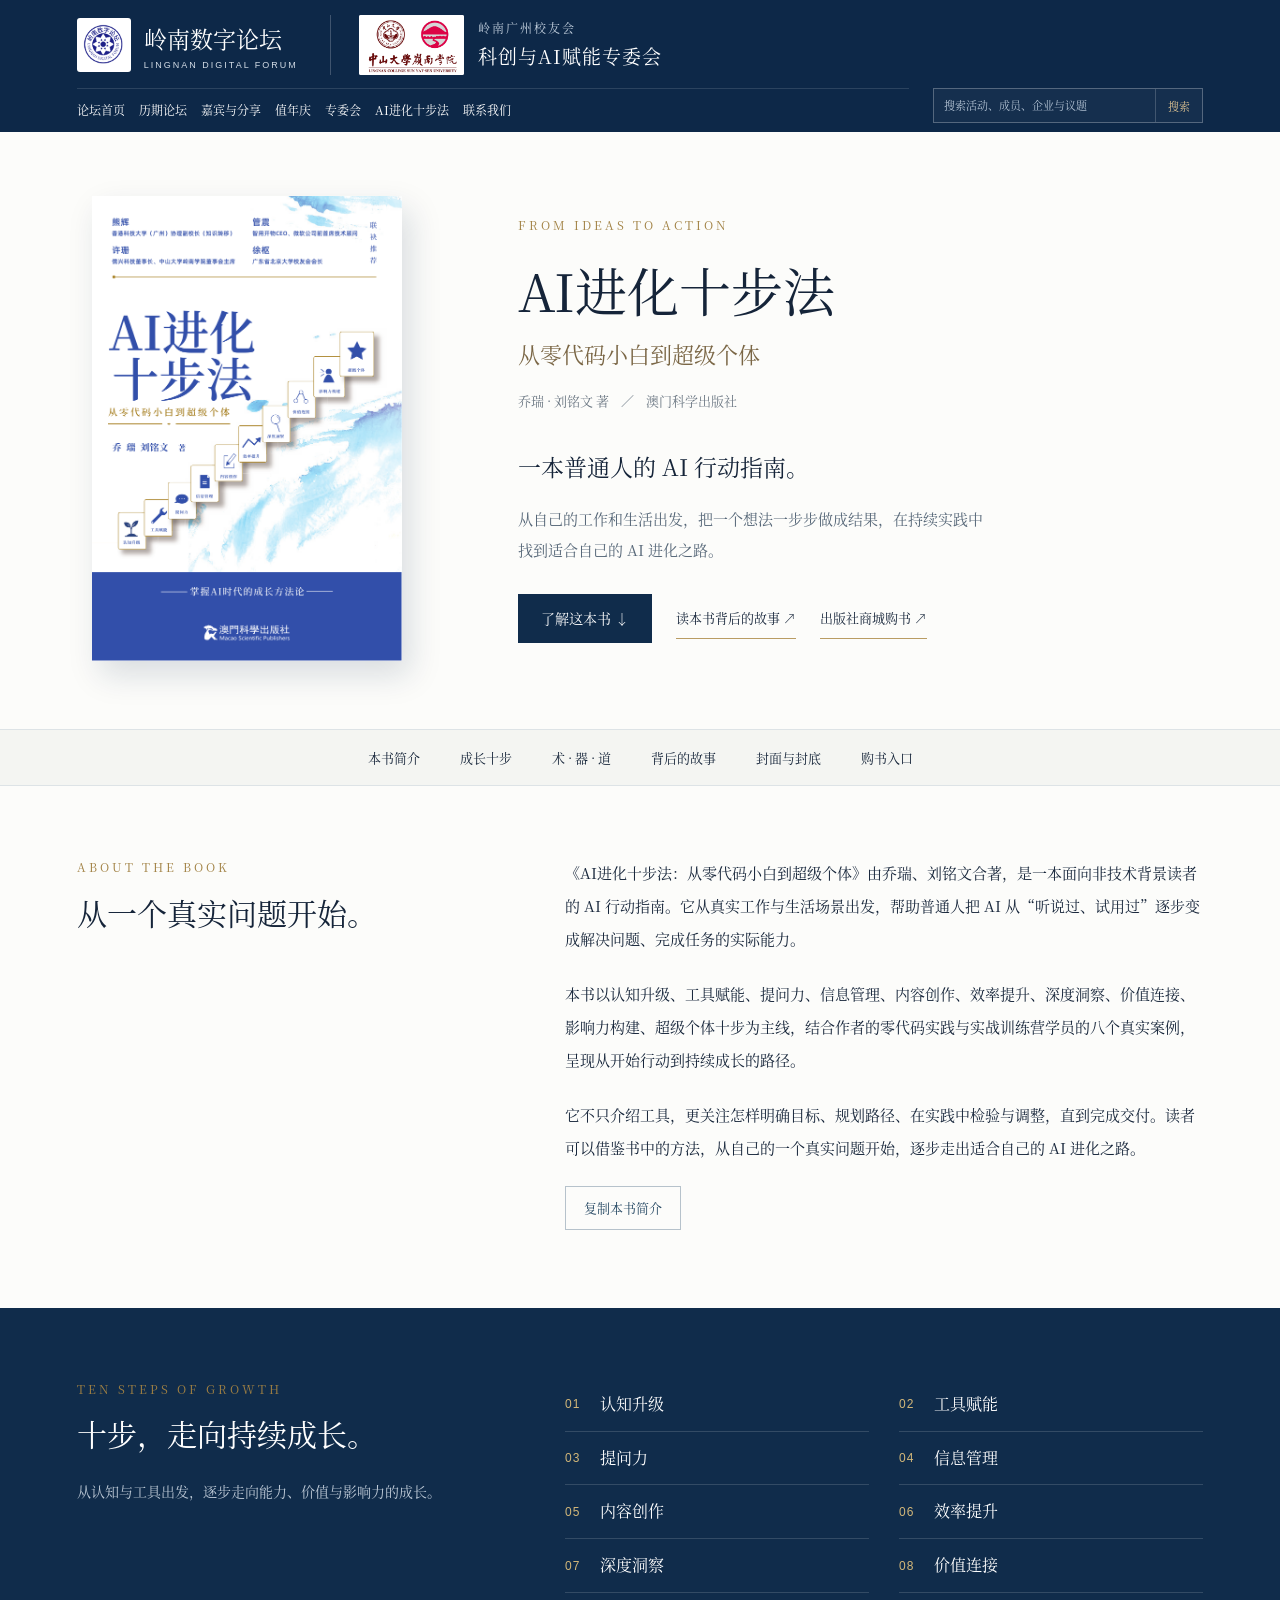
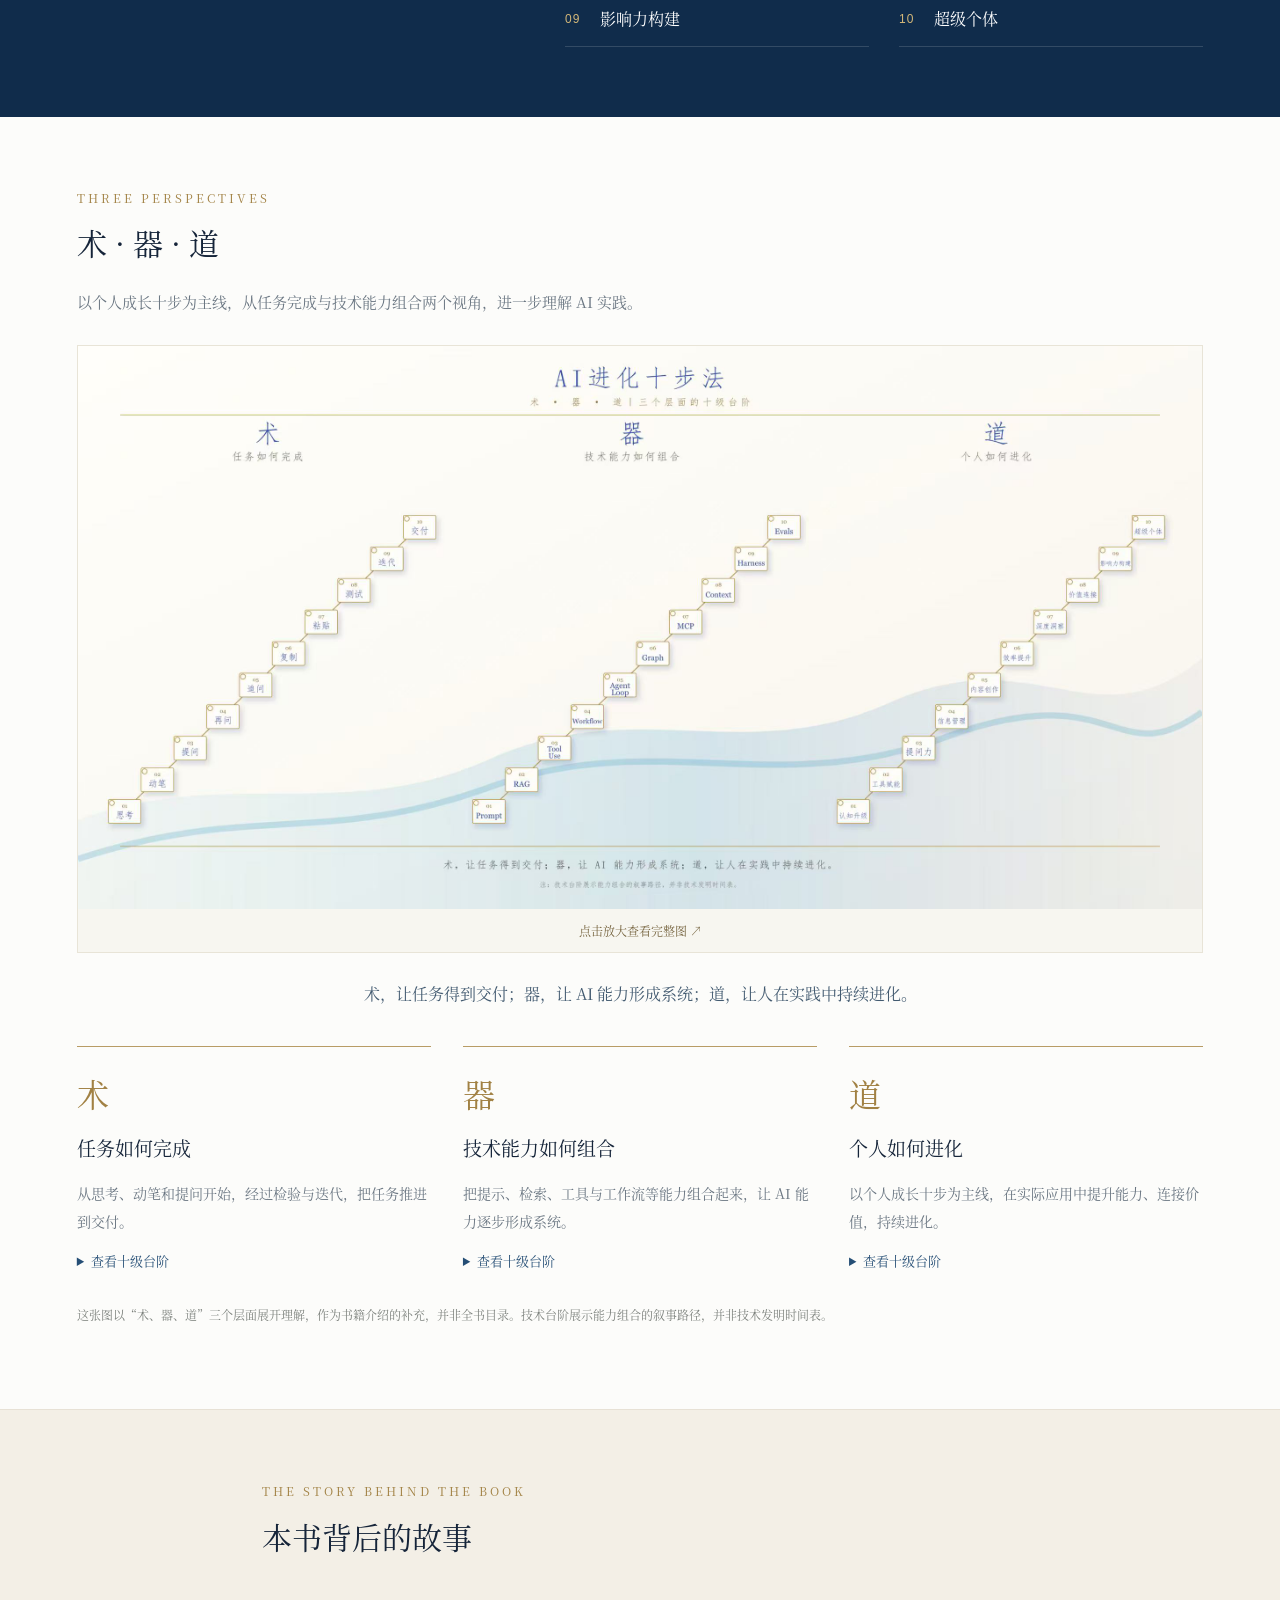
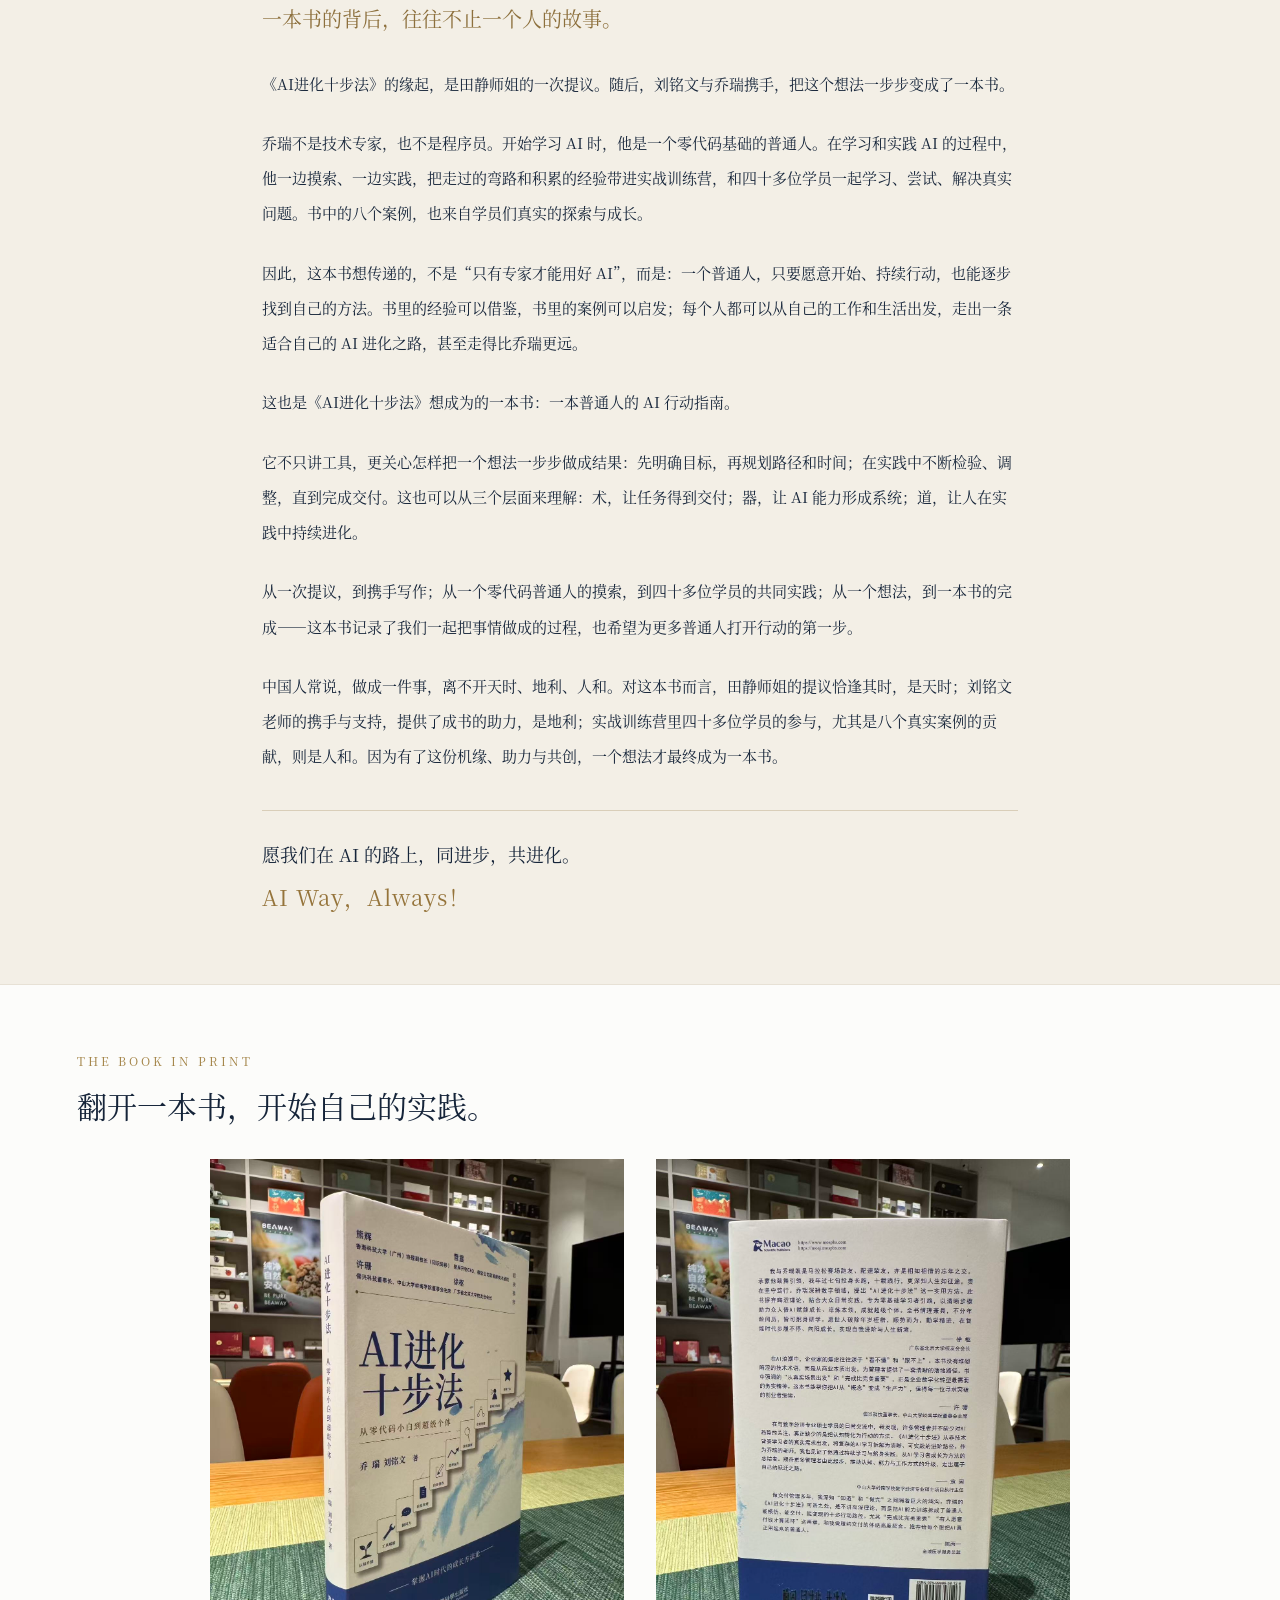
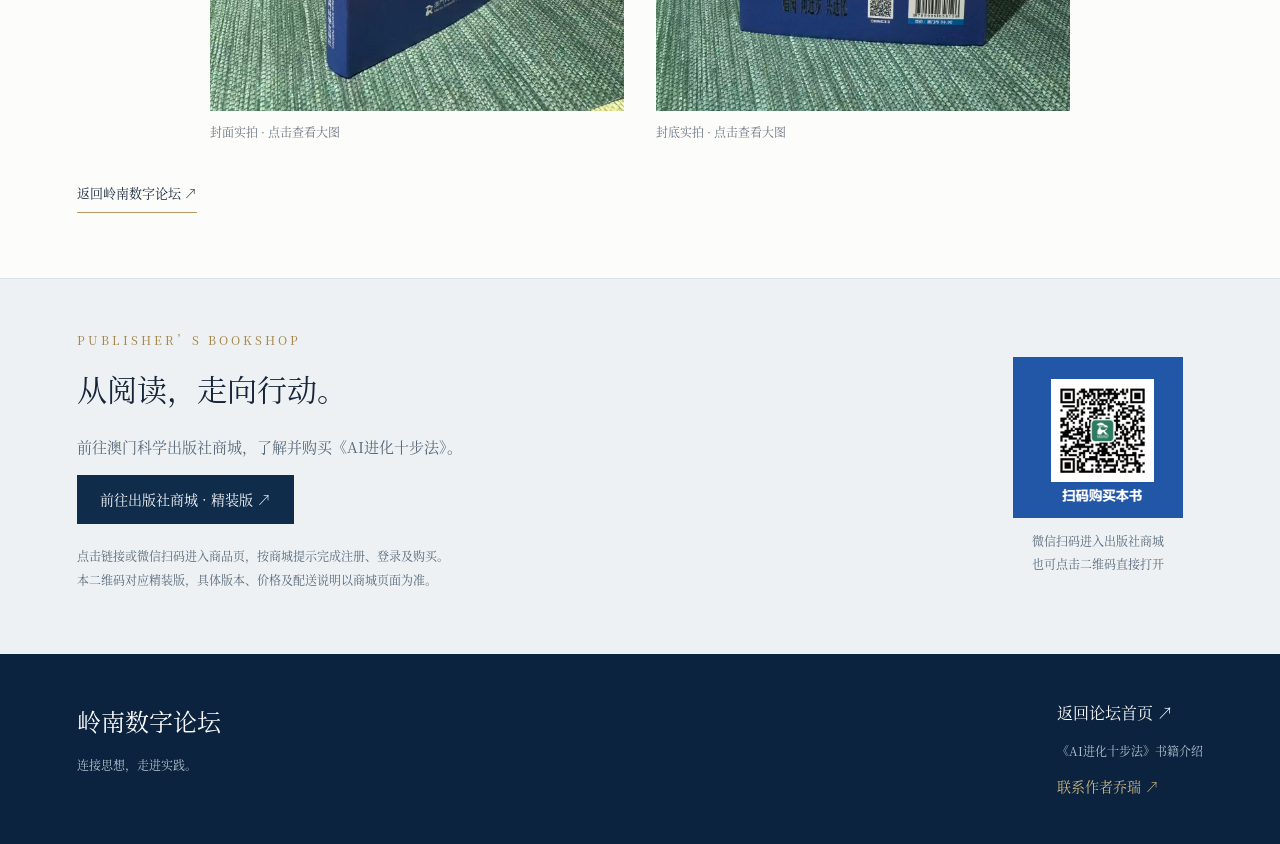
==== commit 837dc230: "Publish October 31 committee ceremony illustrated report and retain live application portal" ====
--- a/book.html
+++ b/book.html
@@ -4,11 +4,11 @@
 <meta charset="utf-8"><meta name="viewport" content="width=device-width,initial-scale=1">
 <meta name="description" content="《AI进化十步法：从零代码小白到超级个体》，乔瑞、刘铭文合著。一本普通人的AI行动指南。了解本书简介、成长十步与背后的共创故事。">
 <title>AI进化十步法 · 岭南数字论坛</title>
-<link rel="stylesheet" href="style.css?v=contact-20261020"><link rel="stylesheet" href="book.css?v=book-live-20261020">
-</head>
+<link rel="stylesheet" href="style.css?v=anniversary-20261024"><link rel="stylesheet" href="book.css?v=book-live-20261020">
+<link rel="stylesheet" href="committee.css?v=ceremony-20261031"></head>
 <body class="book-page">
 <a class="skip" href="#book-main">跳到正文</a>
-<header><a class="brand" href="index.html#home"><img src="assets/forum-logo-original.png" alt="岭南数字论坛标识"><span>岭南数字论坛<small>LINGNAN DIGITAL FORUM</small></span></a><nav aria-label="主导航"><a href="index.html#home">首页</a><a href="index.html#archive">历期论坛</a><a href="index.html#about">关于论坛</a><a class="active" href="book.html" aria-current="page">AI进化十步法</a></nav></header>
+<header class="site-header"><div class="identity-row"><a class="brand" href="index.html#home"><img src="assets/forum-logo-original.png" alt="岭南数字论坛标识"><span>岭南数字论坛<small>LINGNAN DIGITAL FORUM</small></span></a><a class="committee-brand" href="committee.html"><span class="college-mark"><img src="assets/lingnan-college-logo-original.jpg" alt="中山大学岭南学院LOGO"></span><span><small>岭南广州校友会</small><b>科创与AI赋能专委会</b></span></a></div><nav aria-label="主导航"><a href="index.html#home">论坛首页</a><a href="index.html#archive">历期论坛</a><a href="index.html#speakers">嘉宾与分享</a><a href="index.html#anniversary">值年庆</a><a href="committee.html">专委会</a><a href="book.html">AI进化十步法</a><a href="index.html#about/contact">联系我们</a></nav><form class="site-search" role="search" action="search.html" method="get"><label class="sr-only" for="site-query">全站搜索</label><input id="site-query" name="q" type="search" maxlength="100" placeholder="搜索活动、成员、企业与议题"><button type="submit">搜索</button></form></header>
 <main id="book-main"></main>
 <footer><div><strong>岭南数字论坛</strong><p>连接思想，走进实践。</p></div><div><a href="index.html#home">返回论坛首页 ↗</a><p>《AI进化十步法》书籍介绍</p><a class="footer-contact" href="index.html#about/contact">联系作者乔瑞 ↗</a></div></footer>
 <dialog id="book-image"><button class="close" aria-label="关闭图片">×</button><img alt=""><p></p></dialog>
--- a/style.css
+++ b/style.css
@@ -9,3 +9,5 @@
 .org-link{text-decoration:underline;text-decoration-color:#b8c4cf;text-underline-offset:5px}.org-link:hover{color:#967132;text-decoration-color:currentColor}.org-link span{font-size:11px;color:#8b7148}
 
 .contact-card{margin-top:48px;padding:30px;background:#f0f3f4;border-top:2px solid #aa8a50;scroll-margin-top:115px}.contact-card h2{margin:8px 0 20px}.contact-card h3{font-size:26px;font-weight:400;margin:0 0 12px}.contact-card h3 span{display:block;font-size:15px;color:#697581;margin-top:4px}.contact-card .contact-roles{font-size:14px}.contact-card>p{font-size:14px}.contact-details{margin:24px 0}.contact-details>div{display:grid;grid-template-columns:100px minmax(0,1fr);gap:15px;padding:12px 0;border-top:1px solid #d5dde3}.contact-details dt{font-size:13px;color:#697581}.contact-details dd{margin:0;font-size:16px;overflow-wrap:anywhere}.contact-details a{text-decoration:underline;text-underline-offset:5px;text-decoration-color:#acb9c5}.contact-note{font-size:12px;color:#697581}.copy-wechat{border:1px solid #b6c2cb;background:#102c4b;color:white;padding:10px 20px;font-size:13px}.contact-card .contact-status{font-size:12px;min-height:22px;color:#556677;margin-bottom:0}footer .footer-contact{display:block;margin-top:12px;font-size:14px;color:#d6bc88}@media(max-width:550px){.contact-card{padding:22px 18px;scroll-margin-top:20px}.contact-details>div{grid-template-columns:1fr;gap:4px}.contact-details dd{font-size:16px}}
+
+.anniversary-feature{display:grid;grid-template-columns:1.3fr 1fr;align-items:center;gap:42px;background:#edf1f2}.anniversary-feature>img{width:100%;height:auto;display:block}.anniversary-feature>div{padding:30px 35px 30px 0}.anniversary-feature h3{font-size:29px;font-weight:400;line-height:1.7}.anniversary-feature p{font-size:14px;line-height:2;color:#637384}.anniversary-story{max-width:900px;padding-bottom:70px}.anniversary-story h2{font-size:30px;font-weight:400;line-height:1.7}.anniversary-story>p{font-size:15px;line-height:2.2}.anniversary-photos figure{margin:32px 0}.anniversary-photos img{width:100%;height:auto;display:block}.anniversary-photos figcaption{font-size:12px;color:#738390;line-height:2;margin-top:10px}.anniversary-related{border-top:1px solid #c7d2da;padding:30px 0;margin:30px 0}.anniversary-related h2{font-size:24px;font-weight:400}.anniversary-related p{font-size:14px;color:#637384}@media(max-width:700px){.anniversary-feature{grid-template-columns:1fr;gap:0}.anniversary-feature>div{padding:22px}.anniversary-feature h3{font-size:24px}.anniversary-story h2{font-size:25px}.anniversary-story>p{font-size:14px}.anniversary-story{padding-bottom:40px}.anniversary-related h2{font-size:22px}}
--- a/committee.css
+++ b/committee.css
@@ -0,0 +1,19 @@
+.site-header{display:block;padding:15px 6% 0}.identity-row{display:flex;align-items:center;gap:32px;max-width:1320px;margin:auto}.committee-brand{display:flex;align-items:center;gap:14px;border-left:1px solid #ffffff35;padding-left:28px}.committee-brand small{display:block;font-size:12px;color:#c4d1df;letter-spacing:2px}.committee-brand b{display:block;font-size:19px;font-weight:400;letter-spacing:1px}.college-mark{display:block;background:white;border-radius:2px;width:105px;height:60px;overflow:hidden;position:relative;flex-shrink:0}.college-mark img{width:146px;max-width:none;height:auto;position:absolute;left:-20px;top:-9px}.site-header>nav{max-width:1320px;margin:12px auto 0;border-top:1px solid #ffffff20;padding:10px 0;gap:30px;font-size:12px}.preview-banner{background:#f4ead6;color:#735e36;text-align:center;padding:8px 18px;font-size:11px;letter-spacing:1px}.cm-wrap{width:min(1160px,88%);margin:auto}.cm-section{padding:74px 0;scroll-margin-top:170px}.cm-hero{background:#0d2848;color:white;padding:68px 0 65px;position:relative;overflow:hidden}.cm-hero:after{content:'';position:absolute;right:-170px;top:-240px;width:680px;height:680px;border:1px solid #ffffff09;border-radius:50%;box-shadow:0 0 0 80px #ffffff02,0 0 0 160px #ffffff02;pointer-events:none}.hero-layout{display:grid;grid-template-columns:1fr 290px;gap:70px;position:relative;z-index:1}.cm-kicker{font:11px/1.8 SourceHan,serif;letter-spacing:2px;color:#a18143}.cm-hero .cm-kicker,.join-section .cm-kicker{color:#d7bb83}.cm-hero h1{font-size:44px;font-weight:400;line-height:1.6;margin:23px 0}.cm-hero p{font-size:14px;color:#bfcddc;max-width:610px;line-height:2}.actions{display:flex;gap:14px;flex-wrap:wrap;margin:30px 0 20px}.cm-button{display:inline-flex;align-items:center;justify-content:center;border:1px solid transparent;padding:12px 21px;font:13px/1.7 SourceHan,serif;cursor:pointer;transition:background .2s;color:#102c4b;background:white;text-align:center}.cm-button:hover{filter:brightness(.95)}.gold{background:#d5b984;border-color:#d5b984;color:#0d2848}.outline{background:transparent;color:white;border-color:#ffffff65}.navy{background:#102c4b;color:white}.light{background:#edf1f3;color:#233f5a}.hero-back{font-size:11px;color:#aebfd0;display:inline-block}.hero-aside{align-self:center;border-left:1px solid #ffffff30;padding:22px 0 25px 32px}.numbers{display:flex;gap:45px;margin:20px 0}.numbers strong{display:block;font:58px/1.2 Georgia,serif;color:#edddbf}.numbers span{display:block;font-size:12px;color:#c3cfdb;margin-top:12px}.hero-aside p{font-size:13px;line-height:2.1}.aside-foot{font-size:12px;color:#d3bd93;letter-spacing:2px}.section-links{display:flex;justify-content:center;gap:38px;padding:19px;background:white;border-bottom:1px solid #e1e5e6;font-size:13px}.section-heading{display:flex;align-items:end;justify-content:space-between;gap:30px;margin-bottom:30px}.section-heading h2,.join-section h2{font-size:30px;font-weight:400;margin:9px 0 0;line-height:1.7}.section-heading>p{font-size:12px;color:#74808d;max-width:340px;margin:0 0 5px}.platform-grid,.roadmap-grid{display:grid;grid-template-columns:repeat(3,1fr);gap:30px}.platform-grid article{border-top:1px solid #ad8d55;padding-top:23px}.platform-grid article>span{font-size:11px;color:#89764d}.platform-grid h3,.roadmap-grid h3{font-size:20px;font-weight:400;margin:8px 0 14px}.platform-grid p,.roadmap-grid p{font-size:13px;color:#697581;line-height:2}.directions{display:flex;align-items:center;gap:24px;flex-wrap:wrap;margin-top:33px;padding:21px 0;border-top:1px solid #e0e4e7;border-bottom:1px solid #e0e4e7;font-size:13px}.directions>span,.directions>small{color:#7a8590;font-size:11px}.directions b{font-weight:400}.soft{background:#f0f3f3}.updates-grid{display:grid;grid-template-columns:1.2fr 1fr;gap:45px}.feature-story{background:white}.photo-placeholder{height:210px;background:linear-gradient(135deg,#23415b,#0e2d48);display:flex;flex-direction:column;justify-content:end;padding:28px;color:#c7d6e2}.photo-placeholder span{font-size:11px;letter-spacing:2px}.photo-placeholder strong{font-size:26px;font-weight:400;margin-top:12px}.story-body{padding:26px 30px}.story-body h3,.notice-list h3{font-size:21px;font-weight:400;margin:8px 0}.story-body p,.notice-list p{font-size:13px;color:#6c7884}.pending{display:inline-block;font-size:10px;color:#89703e;background:#f5f0e6;padding:3px 9px}.notice-list article{padding:21px 0;border-bottom:1px solid #d8dfe3}.notice-list small{color:#8b7349;font-size:10px}.notice-list h3{font-size:19px}.notice-list p{margin:8px 0}.text-button{border:0;background:none;padding:0;color:#234b70;font:12px/2 SourceHan,serif}.notice-empty{font-size:12px;padding-top:20px;color:#88929a}.cm-inline{display:inline-block;font-size:12px;border-bottom:1px solid #9d865d;padding:8px 0;margin-top:20px}.member-tools{display:flex;justify-content:space-between;gap:20px;align-items:center}.member-tabs,.resource-filters{display:flex;gap:10px;flex-wrap:wrap}.member-tabs button,.resource-filters button{background:transparent;border:1px solid #cdd6dd;padding:8px 15px;color:#526579;font:12px/1.7 SourceHan,serif}.member-tabs button.is-active,.resource-filters button.is-active{background:#102c4b;color:white;border-color:#102c4b}.member-tabs small{opacity:.65;margin-left:5px}#people-search{background:white;border:1px solid #ced6dc;padding:10px 14px;font-size:12px;max-width:270px;min-width:0;width:100%}.section-note{font-size:11px;color:#7d8791;line-height:1.9;margin:18px 0}.member-grid{display:grid;grid-template-columns:repeat(4,minmax(0,1fr));gap:0 28px}.member-card{padding:25px 0;border-top:1px solid #dce2e6;text-align:left;background:none;border-left:0;border-right:0;border-bottom:0;display:flex;gap:14px;color:#152439;font-family:inherit}.member-avatar{width:44px;height:54px;flex-shrink:0;background:#edf1f2;display:flex;align-items:center;justify-content:center;font-size:21px;color:#718397}.member-card h3{font-size:21px;font-weight:400;margin:0 0 3px}.member-card p{font-size:11px;color:#74808b;margin:5px 0;line-height:1.8}.member-role{font-size:10px;color:#987a42}.member-card small{font-size:10px;color:#8b969e}.future-members{margin-top:20px;background:#f4f5f4;padding:17px 20px;font-size:12px;color:#7b858e}.resource-top{display:flex;justify-content:space-between;align-items:center;gap:30px;margin-bottom:25px}.resource-top>p{font-size:13px;color:#6e7c89;max-width:710px}.resource-top .cm-button{flex-shrink:0}.resource-filters{margin:0 0 22px}.resource-grid{display:grid;grid-template-columns:repeat(3,1fr);gap:20px}.resource-card{padding:25px;background:white;border:1px solid #e0e5e7}.resource-card>small{font-size:10px;color:#8e7a50}.resource-card h3{font-size:19px;font-weight:400;margin:15px 0 10px}.resource-card p{font-size:12px;color:#71808e}.resource-card .tag{display:inline-block;margin-bottom:12px;background:#edf2f5;padding:3px 9px;font-size:10px;color:#60778a}.roadmap-grid{gap:0}.roadmap-grid article{border-top:1px solid #b2986c;padding:25px 28px 15px 0}.roadmap-grid article+article{padding-left:28px;border-left:1px solid #e0e4e6}.roadmap-grid small{font-size:11px;color:#947747}.roadmap-grid h3{font-size:20px}.join-section{background:#102c4b;color:white}.join-section>div>p{font-size:13px;color:#b8c7d5}.join-grid{display:grid;grid-template-columns:1fr 1fr;gap:50px;margin-top:32px}.join-grid article{border-top:1px solid #ffffff30;padding:25px 0 10px}.join-grid small{font-size:11px;color:#d1b984}.join-grid h3{font-size:26px;font-weight:400;margin:9px 0}.join-grid p{font-size:13px;color:#b8c7d5;max-width:460px;line-height:2}.join-grid .cm-button{margin-top:12px}.join-section .join-foot{font-size:11px;color:#8fa6bb;margin-top:30px}.cm-dialog{background:#fcfcfa;color:#152439;width:620px;max-width:94vw;max-height:90vh;border:1px solid #c8d1d9;border-top:4px solid #b2986c;padding:34px 35px;overscroll-behavior:contain}.cm-dialog::backdrop{background:#081b2de0}.dialog-close{position:absolute;right:12px;top:7px;background:none;border:0;font-size:28px;color:#647383;width:36px;height:36px}.cm-dialog h2{font-size:28px;font-weight:400;margin:8px 0 12px}.cm-dialog p{font-size:12px;line-height:2;color:#677786}.cm-dialog h3{font-size:16px;font-weight:400;margin:25px 0 5px}.profile-meta{padding:18px 0;border-bottom:1px solid #dbe2e6}.profile-meta p{margin:5px 0}.profile-gaps{display:grid;grid-template-columns:1fr 1fr;gap:16px;margin:20px 0}.profile-gaps>div{background:#eff2f3;padding:14px;font-size:12px}.profile-gaps p{font-size:11px}.form-progress{display:flex;gap:8px;margin:22px 0 26px}.form-progress span{flex:1;font-size:10px;color:#909ba5;border-top:2px solid #d9e1e7;padding-top:7px}.form-progress .current{border-color:#a18143;color:#8f713c}.form-progress .done{border-color:#234b70;color:#234b70}.field{display:block;margin:0 0 20px;font-size:13px}.field>span{display:block;margin-bottom:7px}.required{color:#a18143;margin-left:4px}.field input:not([type=checkbox]),.field select,.field textarea{display:block;width:100%;padding:11px 12px;border:1px solid #c8d2da;background:white;border-radius:0;font:13px/1.7 SourceHan,serif;color:#20374d}.field textarea{min-height:95px;resize:vertical}.field small{display:block;font-size:10px;line-height:1.8;color:#89949e;margin-top:5px}.choice-group{display:grid;grid-template-columns:1fr 1fr;gap:9px}.choice-group label{display:flex;align-items:start;gap:7px;background:#eff2f3;padding:11px;font-size:12px}.choice-group input,.consent input{accent-color:#102c4b;margin-top:5px;flex-shrink:0}.consent{display:flex;gap:9px;align-items:start;font-size:12px;background:#f0f3f4;padding:14px;margin-top:20px}.form-actions{display:flex;justify-content:space-between;gap:16px;border-top:1px solid #d9e0e5;padding-top:20px;margin-top:24px}.form-footnote{font-size:10px!important;color:#85919c!important;border-top:1px solid #e2e7eb;padding-top:16px;margin:24px 0 0!important}#form-error{color:#a14b35;min-height:0}.review-row{padding:12px 0;border-bottom:1px solid #e0e5e9;font-size:13px;overflow-wrap:anywhere;white-space:pre-wrap}.review-row small{display:block;color:#89939d;font-size:10px;margin-bottom:5px}.success-symbol{font-size:44px;color:#ad915b;margin:15px 0}.cm-dialog .success-copy{font-size:17px;color:#243f58}.form-summary-note{background:#f3ebdd;padding:14px;color:#806b42!important}body:has(dialog[open]){overflow:hidden}
+@media(min-width:1500px){.site-header{padding-left:calc((100vw - 1160px)/2);padding-right:calc((100vw - 1160px)/2)}}
+@media(max-width:1000px){.hero-layout{grid-template-columns:1fr 230px;gap:30px}.cm-hero h1{font-size:36px}.member-grid{grid-template-columns:repeat(3,1fr)}.directions{gap:16px}.committee-brand b{font-size:17px}.section-links{gap:25px}}
+@media(max-width:700px){.site-header{position:relative;padding:15px 5% 0}.identity-row{gap:13px;align-items:center}.site-header .brand{font-size:16px;gap:8px}.site-header .brand small{font-size:6px;letter-spacing:.8px}.site-header .brand img{width:35px;height:35px}.committee-brand{padding-left:12px;gap:8px}.college-mark{width:48px;height:38px}.college-mark img{width:89px;left:-20px;top:-5px}.committee-brand small{font-size:9px;letter-spacing:.3px}.committee-brand b{font-size:12px;letter-spacing:0;white-space:nowrap}.site-header>nav{font-size:10px;gap:0;justify-content:space-between;padding:11px 0;white-space:nowrap;margin-top:13px}.preview-banner{font-size:9px;letter-spacing:0;padding:7px 10px}.cm-wrap{width:90%}.cm-section{padding:45px 0;scroll-margin-top:15px}.cm-hero{padding:39px 0 30px}.hero-layout{grid-template-columns:1fr;gap:26px}.cm-hero .cm-kicker{font-size:10px;letter-spacing:1px}.cm-hero h1{font-size:28px;margin:20px 0;line-height:1.7}.cm-hero p{font-size:12px;line-height:2}.actions{gap:10px;margin:25px 0 15px}.cm-button{font-size:12px;padding:11px 16px}.hero-back{font-size:10px}.hero-aside{border-left:0;border-top:1px solid #ffffff30;padding:22px 0 0;display:grid;grid-template-columns:1fr 1fr;gap:10px;align-items:center}.hero-aside>.cm-kicker{grid-column:1/-1}.numbers{margin:0;gap:28px}.numbers strong{font-size:36px}.numbers span{font-size:10px;margin-top:4px}.hero-aside p{font-size:11px;margin:0}.aside-foot{grid-column:1/-1;font-size:10px;margin-top:10px}.section-links{gap:0;justify-content:space-between;font-size:10px;padding:14px 5%;overflow:auto;white-space:nowrap}.section-heading{display:block;margin-bottom:24px}.section-heading h2,.join-section h2{font-size:25px;line-height:1.7}.section-heading>p{font-size:11px;margin-top:12px;max-width:none}.platform-grid{grid-template-columns:1fr;gap:20px}.platform-grid article{padding-top:18px}.platform-grid h3{font-size:19px;margin:6px 0}.platform-grid p{margin:8px 0;font-size:12px}.directions{gap:10px 20px;font-size:12px;padding:18px 0}.directions>span{width:100%}.directions>small{width:100%;margin-top:5px}.updates-grid{grid-template-columns:1fr;gap:30px}.photo-placeholder{height:185px;padding:24px}.story-body{padding:23px}.notice-list article{padding:18px 0}.member-tools{display:block}.member-tabs{gap:6px}.member-tabs button{padding:8px 10px;font-size:11px}#people-search{max-width:none;margin-top:15px}.member-grid{grid-template-columns:repeat(2,minmax(0,1fr));gap:0 17px}.member-card{gap:9px;padding:20px 0;display:block}.member-avatar{width:35px;height:40px;margin-bottom:9px;font-size:18px}.member-card h3{font-size:20px}.member-card p{font-size:10px}.section-note{font-size:10px}.resource-top{display:block}.resource-top p{font-size:12px}.resource-top .cm-button{margin:10px 0}.resource-grid{grid-template-columns:1fr;gap:15px}.resource-card{padding:22px}.roadmap-grid{grid-template-columns:1fr}.roadmap-grid article,.roadmap-grid article+article{padding:23px 0;border-left:0}.roadmap-grid h3{font-size:19px}.join-grid{grid-template-columns:1fr;gap:25px}.join-grid h3{font-size:23px}.join-grid p{font-size:12px}.cm-dialog{padding:32px 22px;max-height:92vh;width:94vw}.cm-dialog h2{font-size:25px}.choice-group{grid-template-columns:1fr}.profile-gaps{grid-template-columns:1fr 1fr}.form-progress span{font-size:9px}.field{font-size:12px}.field input:not([type=checkbox]),.field textarea,.field select{font-size:16px}.field select{font-size:14px}.cm-dialog .form-head p{font-size:11px}footer strong{font-size:21px}}
+@media(max-width:370px){.college-mark{display:none}.committee-brand{padding-left:9px}.site-header .brand{font-size:15px}.committee-brand b{font-size:12px}.member-tabs button{padding:7px}.member-tabs small{margin-left:2px}}
+[hidden]{display:none!important}
+
+.sr-only{position:absolute;width:1px;height:1px;padding:0;margin:-1px;overflow:hidden;clip:rect(0,0,0,0);white-space:nowrap;border:0}.site-header{display:grid;grid-template-columns:minmax(0,1fr) 270px;gap:0 24px}.site-header .identity-row{grid-column:1/-1;width:100%}.site-header>nav{width:100%;max-width:none;gap:20px}.site-search{display:flex;border:1px solid #ffffff45;margin:13px 0 9px;height:35px;background:#ffffff08}.site-search input{min-width:0;flex:1;border:0;background:transparent;color:white;padding:5px 10px;font:11px/1.7 SourceHan,serif}.site-search input::placeholder{color:#b5c5d6}.site-search button{border:0;border-left:1px solid #ffffff30;background:transparent;color:#dcc292;padding:0 12px;font:11px SourceHan,serif}.news-timeline{display:grid;grid-template-columns:1fr 1fr;gap:32px 26px}.timeline-card{background:#fff;border:1px solid #dde4e8}.news-visual{display:block;overflow:hidden;background:#e9eef0;aspect-ratio:16/9}.news-visual>img{display:block;width:100%;height:100%;object-fit:cover}.news-photo-slot{height:100%;min-height:145px;display:flex;align-items:center;justify-content:center;flex-direction:column;background:#e9eef0;border:1px dashed #bdcbd5;color:#758a9b;text-align:center;padding:22px}.news-photo-slot>span{font:30px/1.4 Georgia,serif;font-weight:400;color:#9c8050}.news-photo-slot>p{font-size:13px;margin:7px 0}.news-photo-slot>small{font-size:10px;color:#8d9ca7}.timeline-copy{padding:23px 25px}.news-date{display:flex;justify-content:space-between;gap:15px;font-size:11px;color:#9b7f4d}.timeline-copy h3{font-size:21px;line-height:1.7;font-weight:400;margin:12px 0}.timeline-copy>p{font-size:12px;color:#6e7c89;line-height:2}.shared-event{display:block;color:#8a98a5;font-size:10px;margin-top:9px}.committee-notice-grid{display:grid;grid-template-columns:1fr 1fr;gap:40px}.committee-notice-grid article{border-top:1px solid #b09a70;padding-top:20px}.committee-notice-grid h3{font-size:21px;font-weight:400;margin:9px 0}.committee-notice-grid p,.secretariat-work{font-size:13px;color:#6c7a87;line-height:2}.secretariat-work{padding-top:16px}.member-maintenance{margin:25px 0;background:#edf2f4;border-left:3px solid #b19661;padding:20px 24px}.member-maintenance strong{font-weight:400;font-size:18px}.member-maintenance p{font-size:12px;color:#74828e;margin-bottom:0}.member-maintenance .cm-inline{margin-top:6px}.news-article{max-width:900px;padding-top:42px;padding-bottom:70px}.news-article>.cm-kicker{margin-top:26px}.news-article h1{font-size:34px;font-weight:400;line-height:1.7;margin:12px 0}.news-place{font-size:12px;color:#7b8b96}.news-lead{font-size:15px;line-height:2.1;color:#40576b;margin:27px 0}.news-article>.news-photo-slot{height:300px;margin:30px 0}.news-body{font-size:15px;line-height:2.3}.news-body p{margin-bottom:22px}.news-source{border-top:1px solid #d9e1e6;font-size:11px;color:#83909a;padding-top:20px;margin-top:30px}.related-people{display:flex;flex-wrap:wrap;gap:17px;align-items:center;padding:15px 0;font-size:13px}.related-people>span{font-size:11px;color:#83909a}.related-people a{border-bottom:1px solid #b29a70}.search-page{max-width:1000px;padding-top:45px;padding-bottom:65px}.search-page h1{font-size:36px;font-weight:400;margin:15px 0}.search-intro{font-size:14px;color:#788895}.global-search{display:flex;gap:0;margin:26px 0 14px;border:1px solid #b9c8d2;background:white}.global-search>input{min-width:0;flex:1;border:0;background:white;padding:15px 18px;font-size:16px;color:#19344f}.global-search>button{min-width:90px}.suggestions{display:flex;gap:14px;flex-wrap:wrap;align-items:center;font-size:12px;color:#83929f;margin-bottom:28px}.suggestions button{background:none;border:0;border-bottom:1px solid #cbd5db;color:#516d84;font:12px SourceHan,serif;padding:2px 0}.search-filters{display:flex;gap:9px;flex-wrap:wrap;border-bottom:1px solid #d5dfe6;padding-bottom:20px}.search-filters button{border:1px solid #ccd6de;background:none;padding:8px 15px;font:12px SourceHan,serif;color:#5f7588}.search-filters button.is-active{background:#102c4b;border-color:#102c4b;color:white}.search-filters small{opacity:.7;margin-left:4px}.search-result{padding:25px 0;border-bottom:1px solid #dce3e8}.search-result h2{font-size:22px;font-weight:400;line-height:1.8;margin:9px 0}.search-result p{font-size:13px;line-height:2;color:#6c7e8d;overflow-wrap:anywhere}.search-result mark{background:#f0e3c7;color:#6e5425;padding:0 2px}.search-empty{padding:35px 0 50px;color:#758896}.search-empty h2{font-size:24px;font-weight:400;color:#334f68}.search-empty p{font-size:13px}.search-scope{font-size:11px;line-height:2;color:#8797a3;border-top:1px solid #e1e6ea;padding-top:20px;margin-top:28px}.compact-choices{display:flex;flex-wrap:wrap;gap:7px}.compact-choices label{font-size:12px;align-items:center;padding:8px 11px;border:1px solid #dbe2e7;background:#f4f6f6;cursor:pointer;line-height:1.7}.compact-choices label:has(input:checked){background:#e7edf2;border-color:#7590a5;color:#183f61}.compact-choices input{margin:0;width:14px;height:14px}.optional-details{border-top:1px solid #dbe2e7;margin:20px 0;padding-top:15px}.optional-details summary{font-size:12px;color:#7e673e;cursor:pointer;margin-bottom:18px}.field small{max-width:100%}.application-dialog textarea{min-height:75px}#copy-application{margin-top:20px}#copy-status{font-size:11px;color:#6f827f}.section-links{flex-wrap:wrap;gap:17px 30px}html{scroll-padding-top:200px}
+@media(max-width:1100px){.site-header{display:block}.site-search{width:100%;margin:2px 0 12px}.site-header>nav{justify-content:space-between;gap:10px}}
+@media(max-width:700px){.news-timeline{grid-template-columns:1fr;gap:24px}.timeline-copy{padding:20px}.timeline-copy h3{font-size:21px}.news-visual{aspect-ratio:16/9}.news-photo-slot{min-height:155px}.committee-notice-grid{grid-template-columns:1fr;gap:28px}.news-article{padding-top:28px;padding-bottom:45px}.news-article h1{font-size:27px}.news-lead{font-size:14px}.news-article>.news-photo-slot{height:210px}.news-body{font-size:14px;line-height:2.2}.member-maintenance{padding:18px}.search-page{padding-top:30px}.search-page h1{font-size:28px}.global-search>input{padding:13px;font-size:16px}.global-search>button{min-width:65px}.search-filters{gap:7px}.search-filters button{padding:7px 10px;font-size:11px}.search-result h2{font-size:20px}.search-result p{font-size:12px}.site-search{height:36px}.site-search input{font-size:13px}.site-search button{font-size:12px}.section-links{justify-content:flex-start;gap:10px 18px;white-space:normal}.compact-choices label{font-size:12px}.cm-section{scroll-margin-top:15px}html{scroll-padding-top:20px}}
+
+/* Committee news photographs: original aspect ratios in articles. */
+.news-cover{margin:30px 0}.news-cover img{display:block;width:100%;height:auto}.news-cover figcaption,.news-gallery-item figcaption{font-size:11px;line-height:1.9;color:#738390;margin-top:9px}.news-gallery-section{margin-top:36px}.news-gallery-section h2{font-size:23px;font-weight:400;margin-bottom:22px}.news-gallery{display:grid;grid-template-columns:repeat(2,minmax(0,1fr));gap:24px;align-items:start}.news-gallery-item{margin:0}.news-gallery-item img{width:100%;height:auto;display:block}.news-cover a:focus-visible,.news-gallery-item a:focus-visible{outline:3px solid #a18143;outline-offset:4px}.news-visual>img{object-position:center 55%}@media(max-width:700px){.news-gallery{grid-template-columns:1fr;gap:25px}.news-cover{margin:24px 0}.news-gallery-section h2{font-size:21px}}
+
+.site-header>nav{gap:14px}@media(max-width:700px){.site-header>nav{flex-wrap:wrap;justify-content:flex-start;gap:8px 16px;white-space:normal}}
+
+/* Ordered illustrated ceremony report. */
+.news-detail-section{margin:32px 0;font-size:15px;line-height:2.2;overflow-wrap:anywhere}.news-detail-section h2{font-size:25px;font-weight:400;margin:0 0 20px}.news-detail-section h3{font-size:21px;font-weight:400;margin:0 0 18px}.news-detail-section p{margin:10px 0}.news-detail-section ul{padding-left:1.5em;margin:20px 0}.news-detail-section li{margin:10px 0}.news-inline-photos{max-width:760px;margin:0 auto}.news-inline-photos img{max-height:580px;width:auto;max-width:100%;margin:auto}.news-inline-photos figcaption{text-align:center}.news-speaker{padding:22px 0 28px;border-bottom:1px solid #e0e5e8}.news-group-heading{margin-top:46px;color:#102c4b}.news-speaker .news-inline-photos{max-width:500px}@media(max-width:700px){.news-detail-section{font-size:14px;margin:26px 0}.news-detail-section h2{font-size:23px}.news-detail-section h3{font-size:20px}.news-inline-photos img{max-height:500px}.news-speaker{padding:14px 0 24px}}
+.news-article:has(.news-detailed-report)>h1{text-wrap:balance}
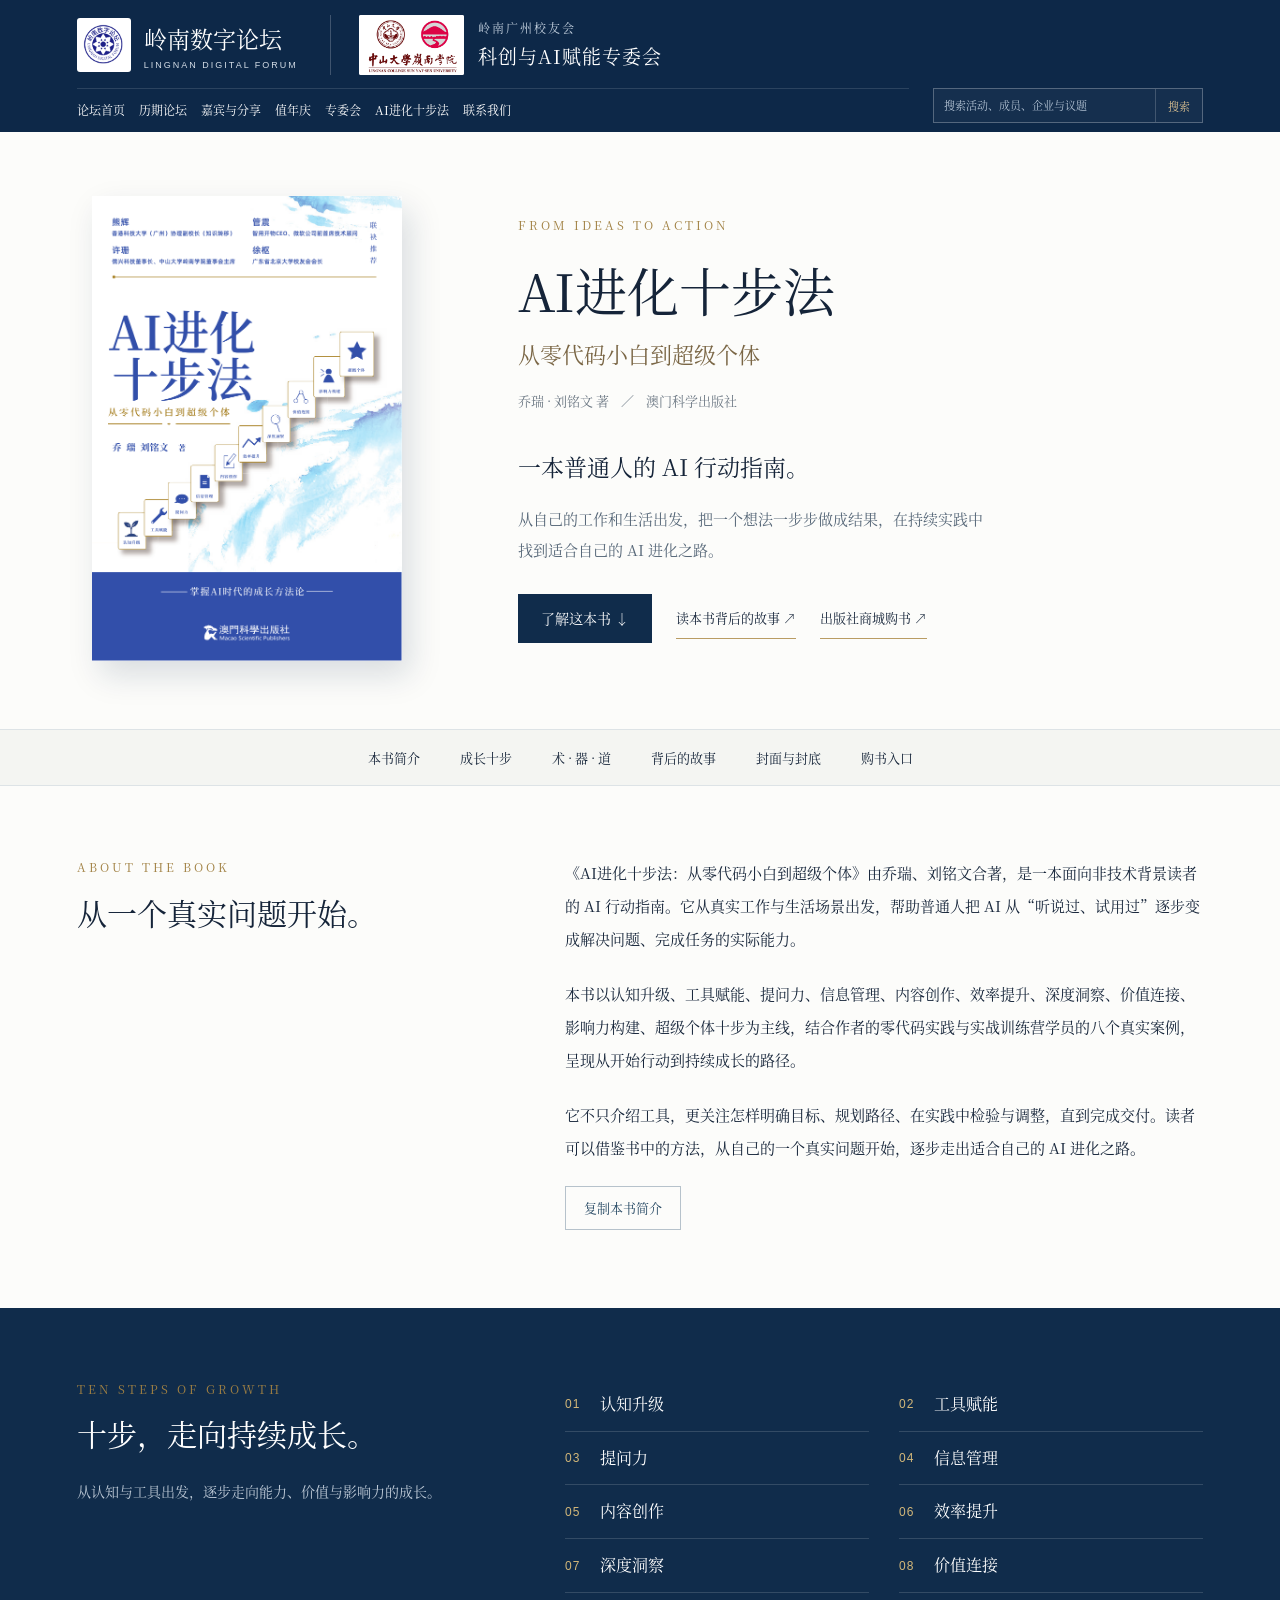
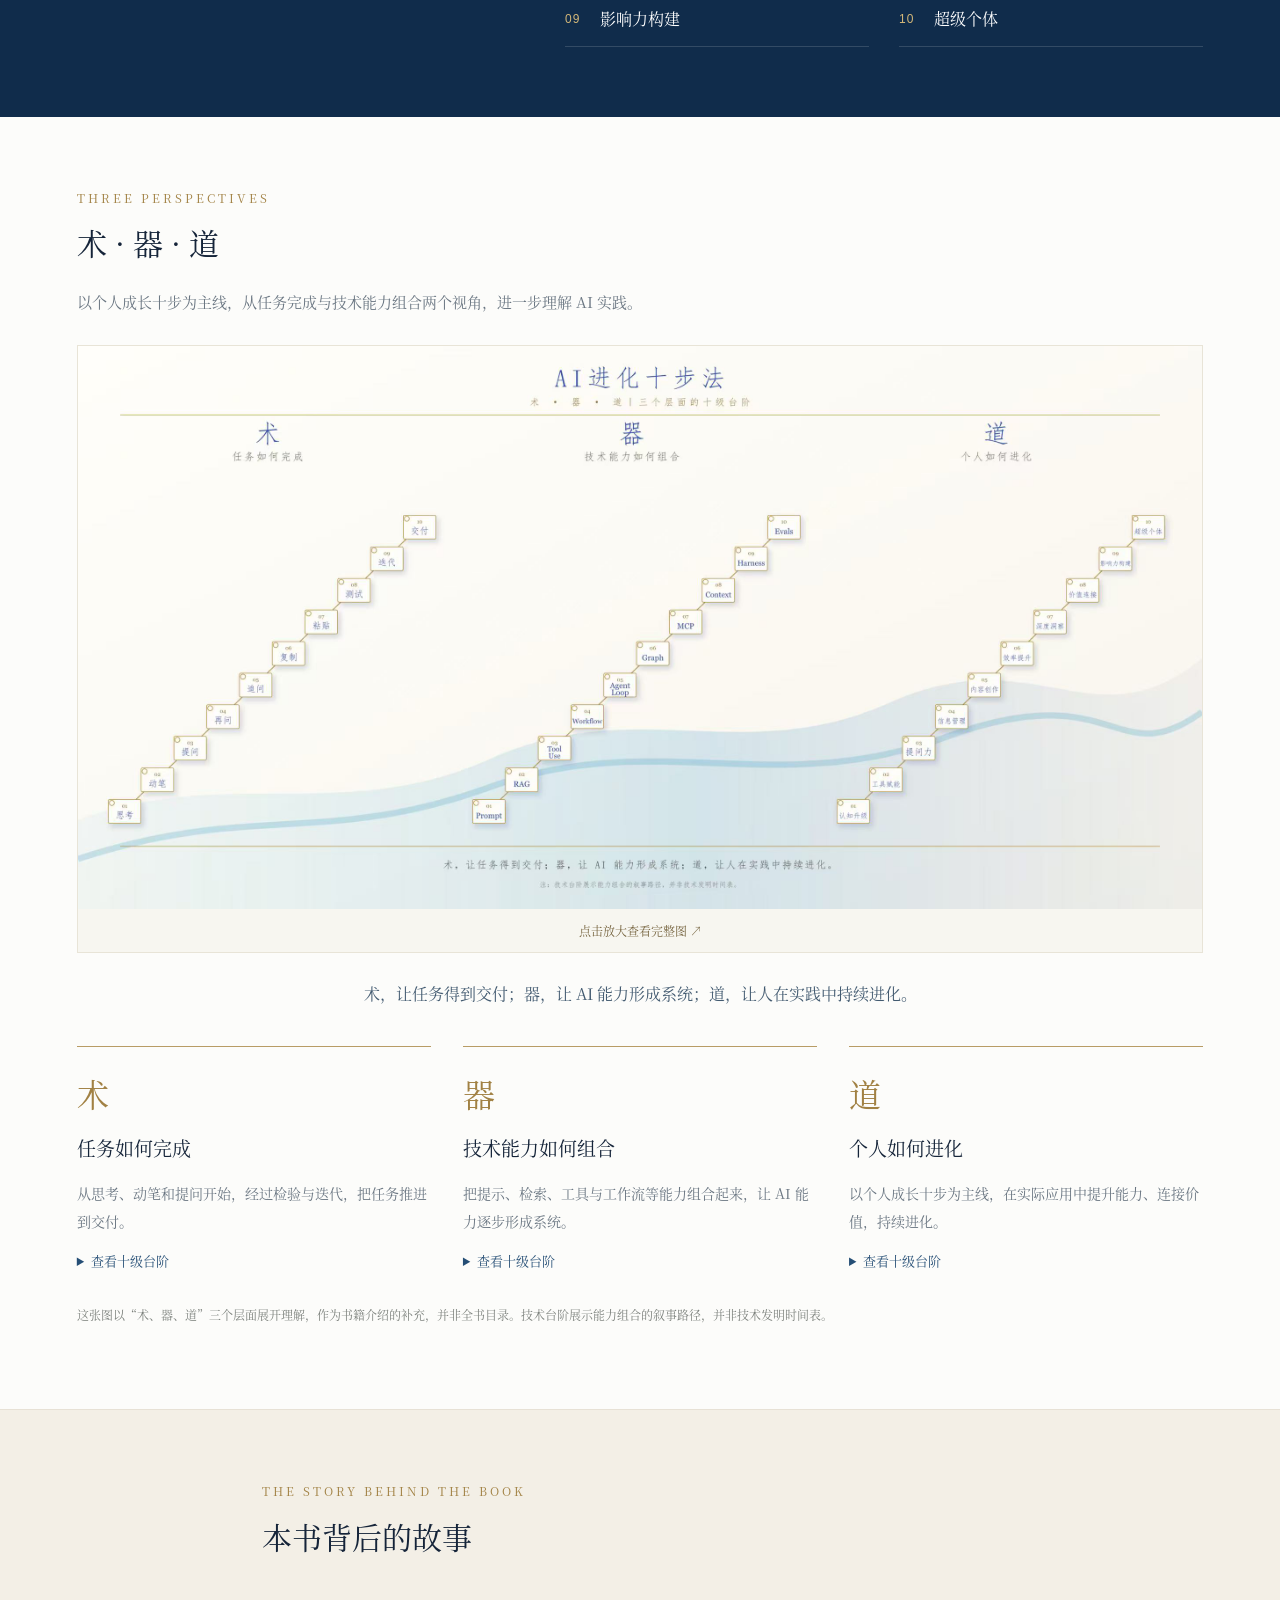
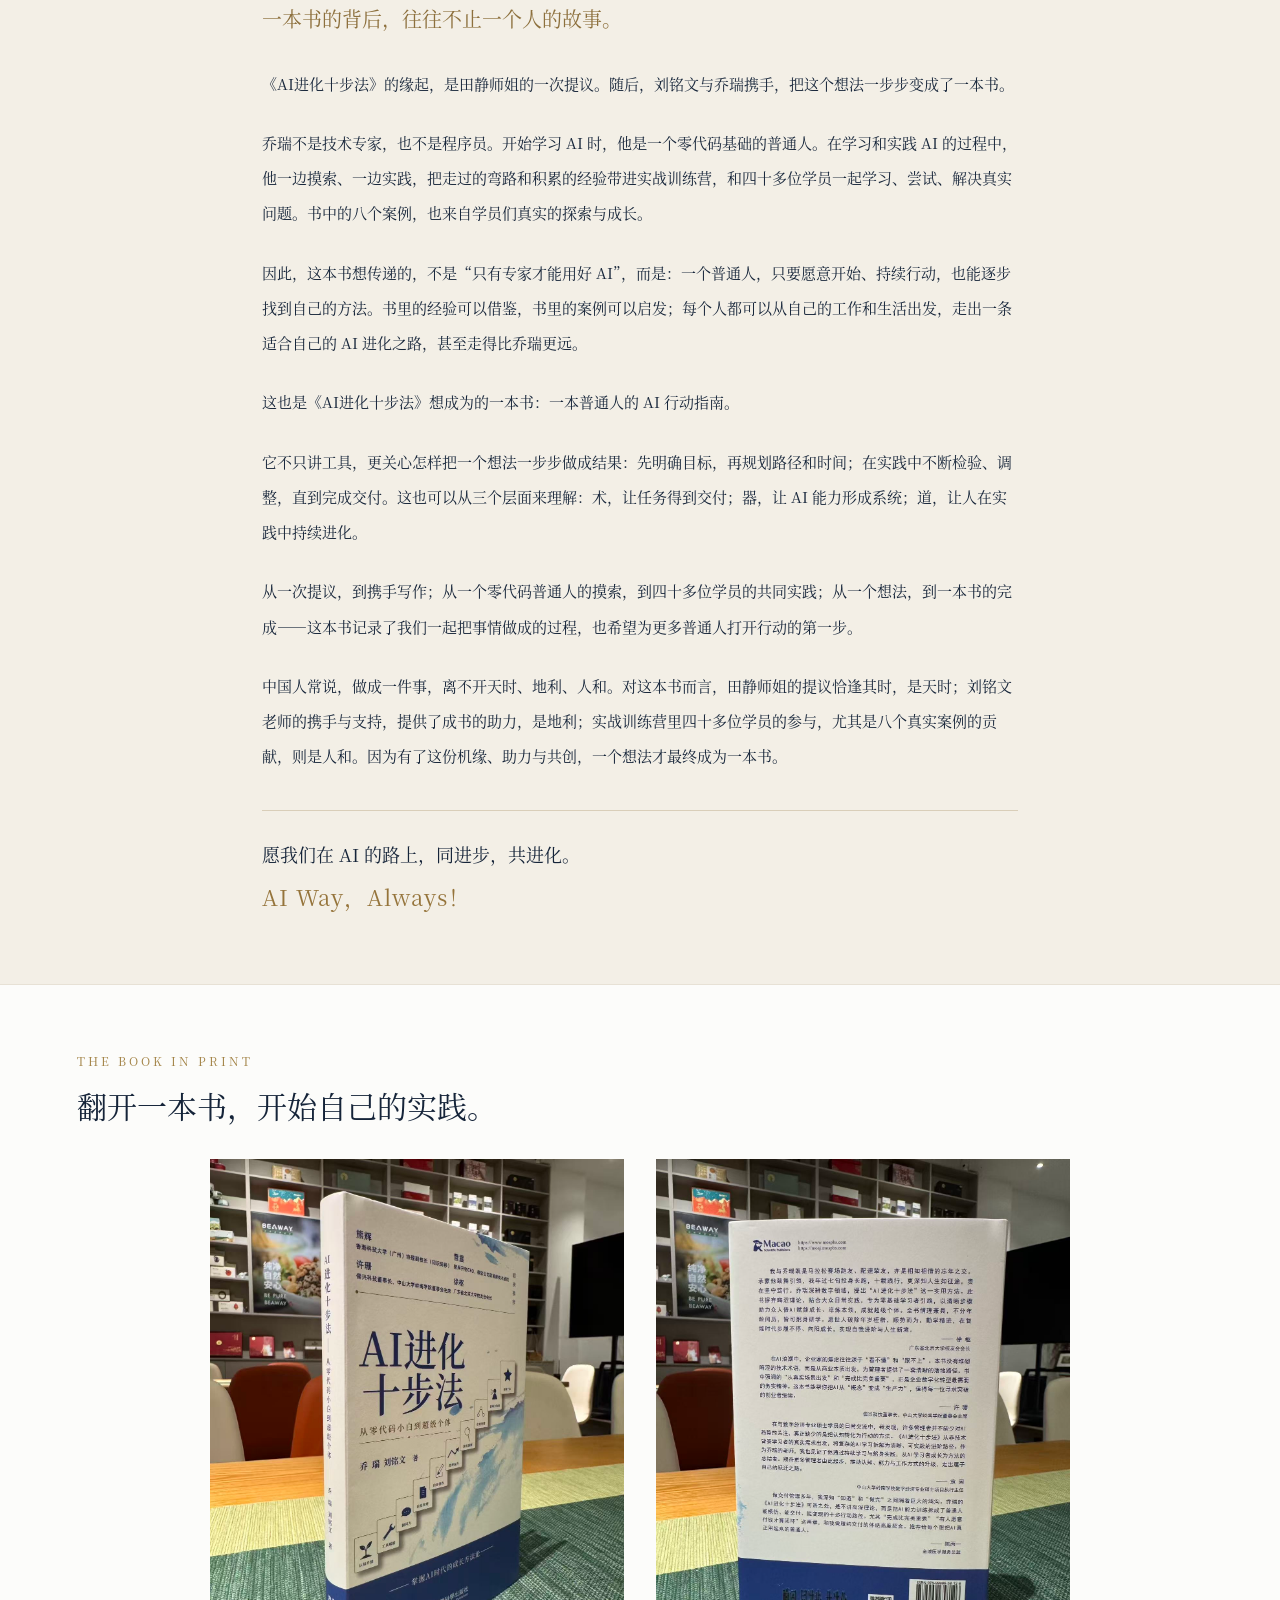
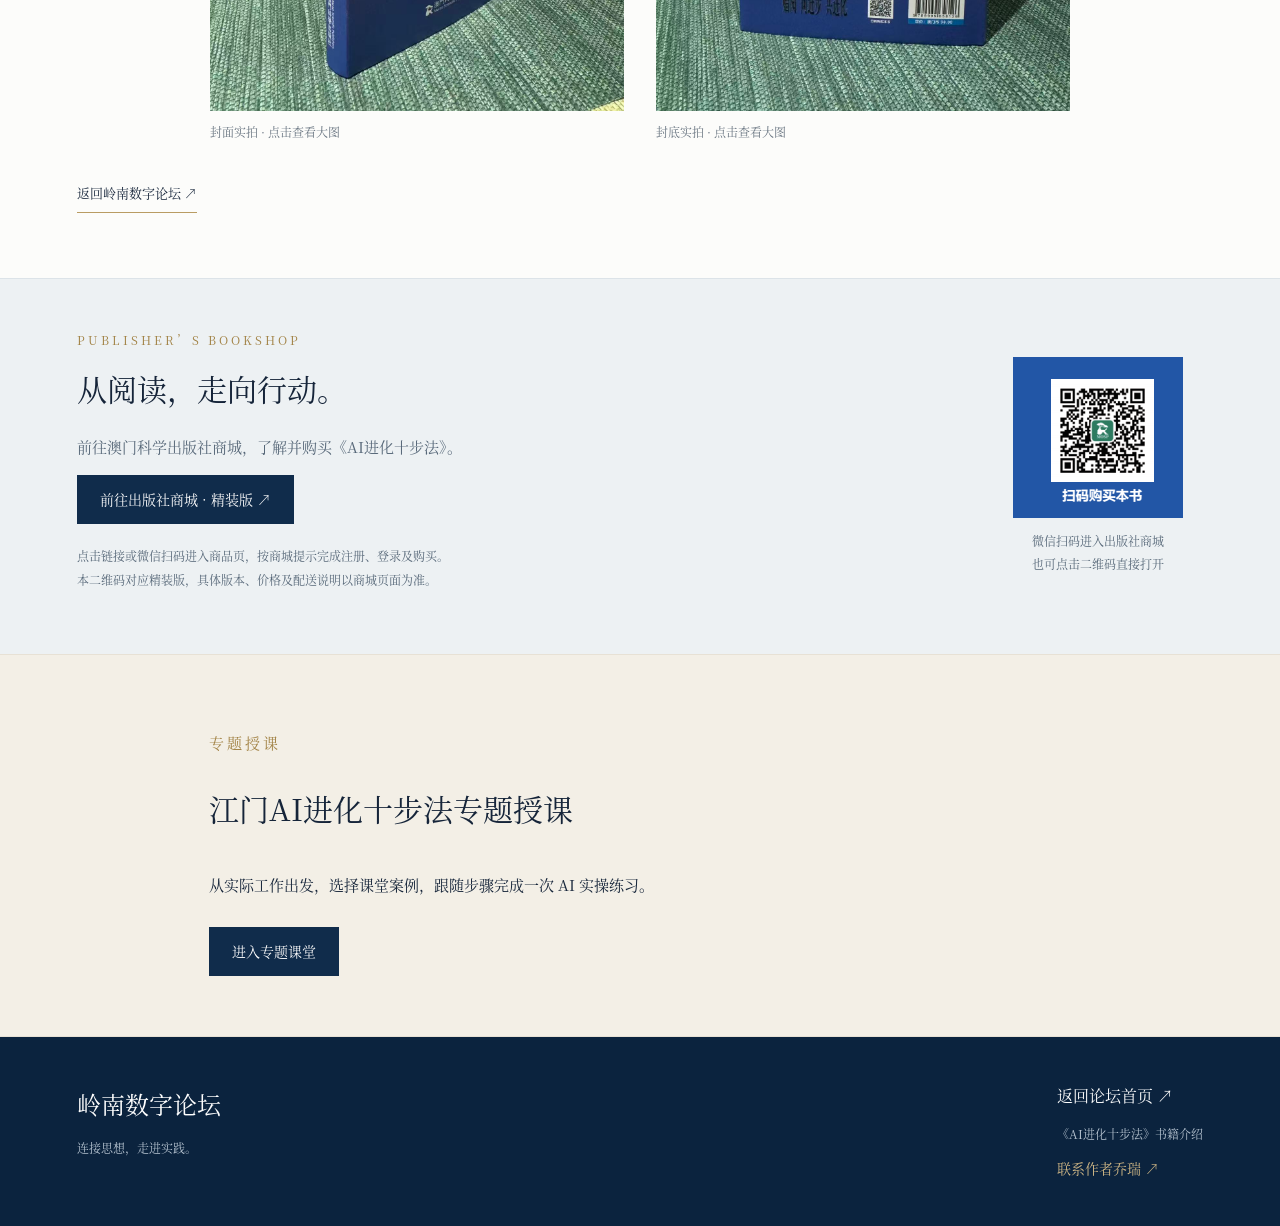
==== commit 9c65c5c9: "Add Jiangmen workshop entry to book page" ====
--- a/book.html
+++ b/book.html
@@ -10,6 +10,7 @@
 <a class="skip" href="#book-main">跳到正文</a>
 <header class="site-header"><div class="identity-row"><a class="brand" href="index.html#home"><img src="assets/forum-logo-original.png" alt="岭南数字论坛标识"><span>岭南数字论坛<small>LINGNAN DIGITAL FORUM</small></span></a><a class="committee-brand" href="committee.html"><span class="college-mark"><img src="assets/lingnan-college-logo-original.jpg" alt="中山大学岭南学院LOGO"></span><span><small>岭南广州校友会</small><b>科创与AI赋能专委会</b></span></a></div><nav aria-label="主导航"><a href="index.html#home">论坛首页</a><a href="index.html#archive">历期论坛</a><a href="index.html#speakers">嘉宾与分享</a><a href="index.html#anniversary">值年庆</a><a href="committee.html">专委会</a><a href="book.html">AI进化十步法</a><a href="index.html#about/contact">联系我们</a></nav><form class="site-search" role="search" action="search.html" method="get"><label class="sr-only" for="site-query">全站搜索</label><input id="site-query" name="q" type="search" maxlength="100" placeholder="搜索活动、成员、企业与议题"><button type="submit">搜索</button></form></header>
 <main id="book-main"></main>
+<section class="book-story-band"><div class="book-story" style="margin:auto;padding-left:24px;padding-right:24px"><p class="eyebrow">专题授课</p><h2>江门AI进化十步法专题授课</h2><p>从实际工作出发，选择课堂案例，跟随步骤完成一次 AI 实操练习。</p><a class="book-button" href="jiangmen-ai-class.html">进入专题课堂</a></div></section>
 <footer><div><strong>岭南数字论坛</strong><p>连接思想，走进实践。</p></div><div><a href="index.html#home">返回论坛首页 ↗</a><p>《AI进化十步法》书籍介绍</p><a class="footer-contact" href="index.html#about/contact">联系作者乔瑞 ↗</a></div></footer>
 <dialog id="book-image"><button class="close" aria-label="关闭图片">×</button><img alt=""><p></p></dialog>
 <script src="book-content.js?v=book-live-20261020"></script><script src="book.js?v=book-live-20261020"></script>
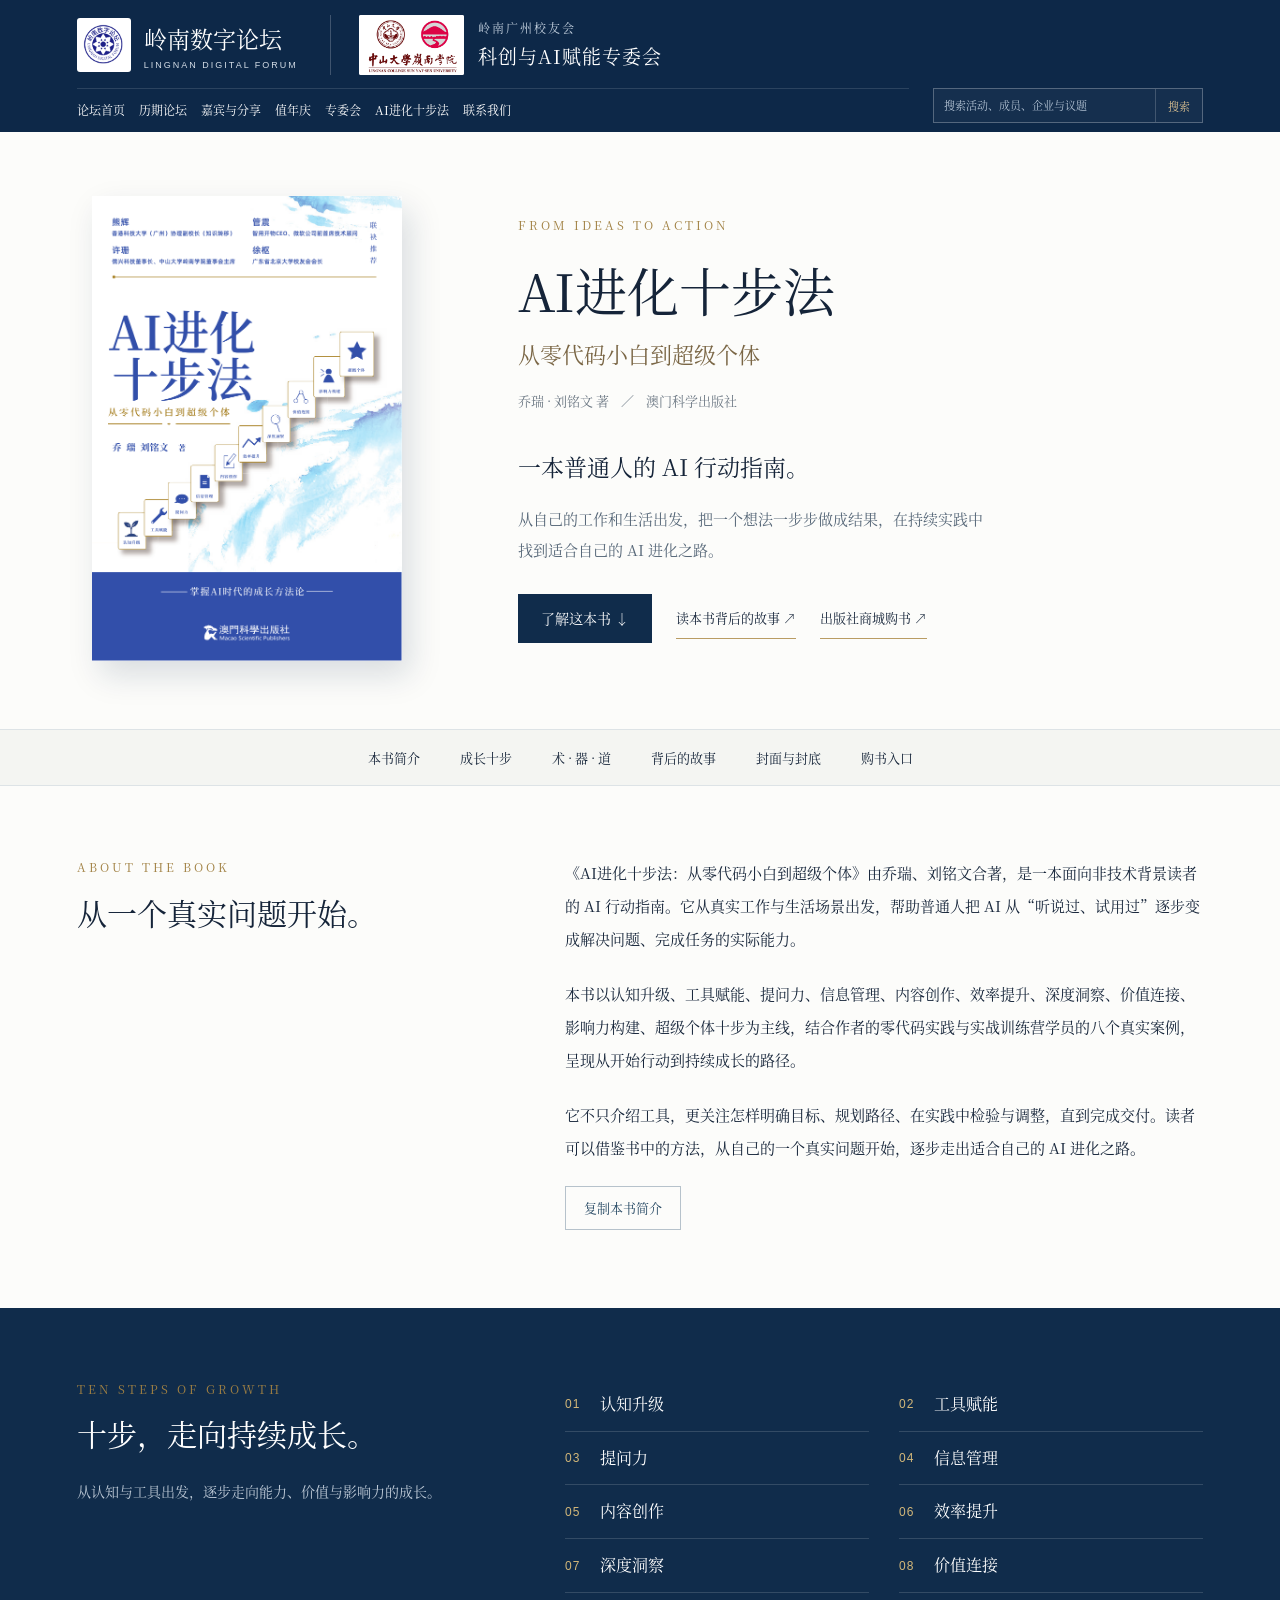
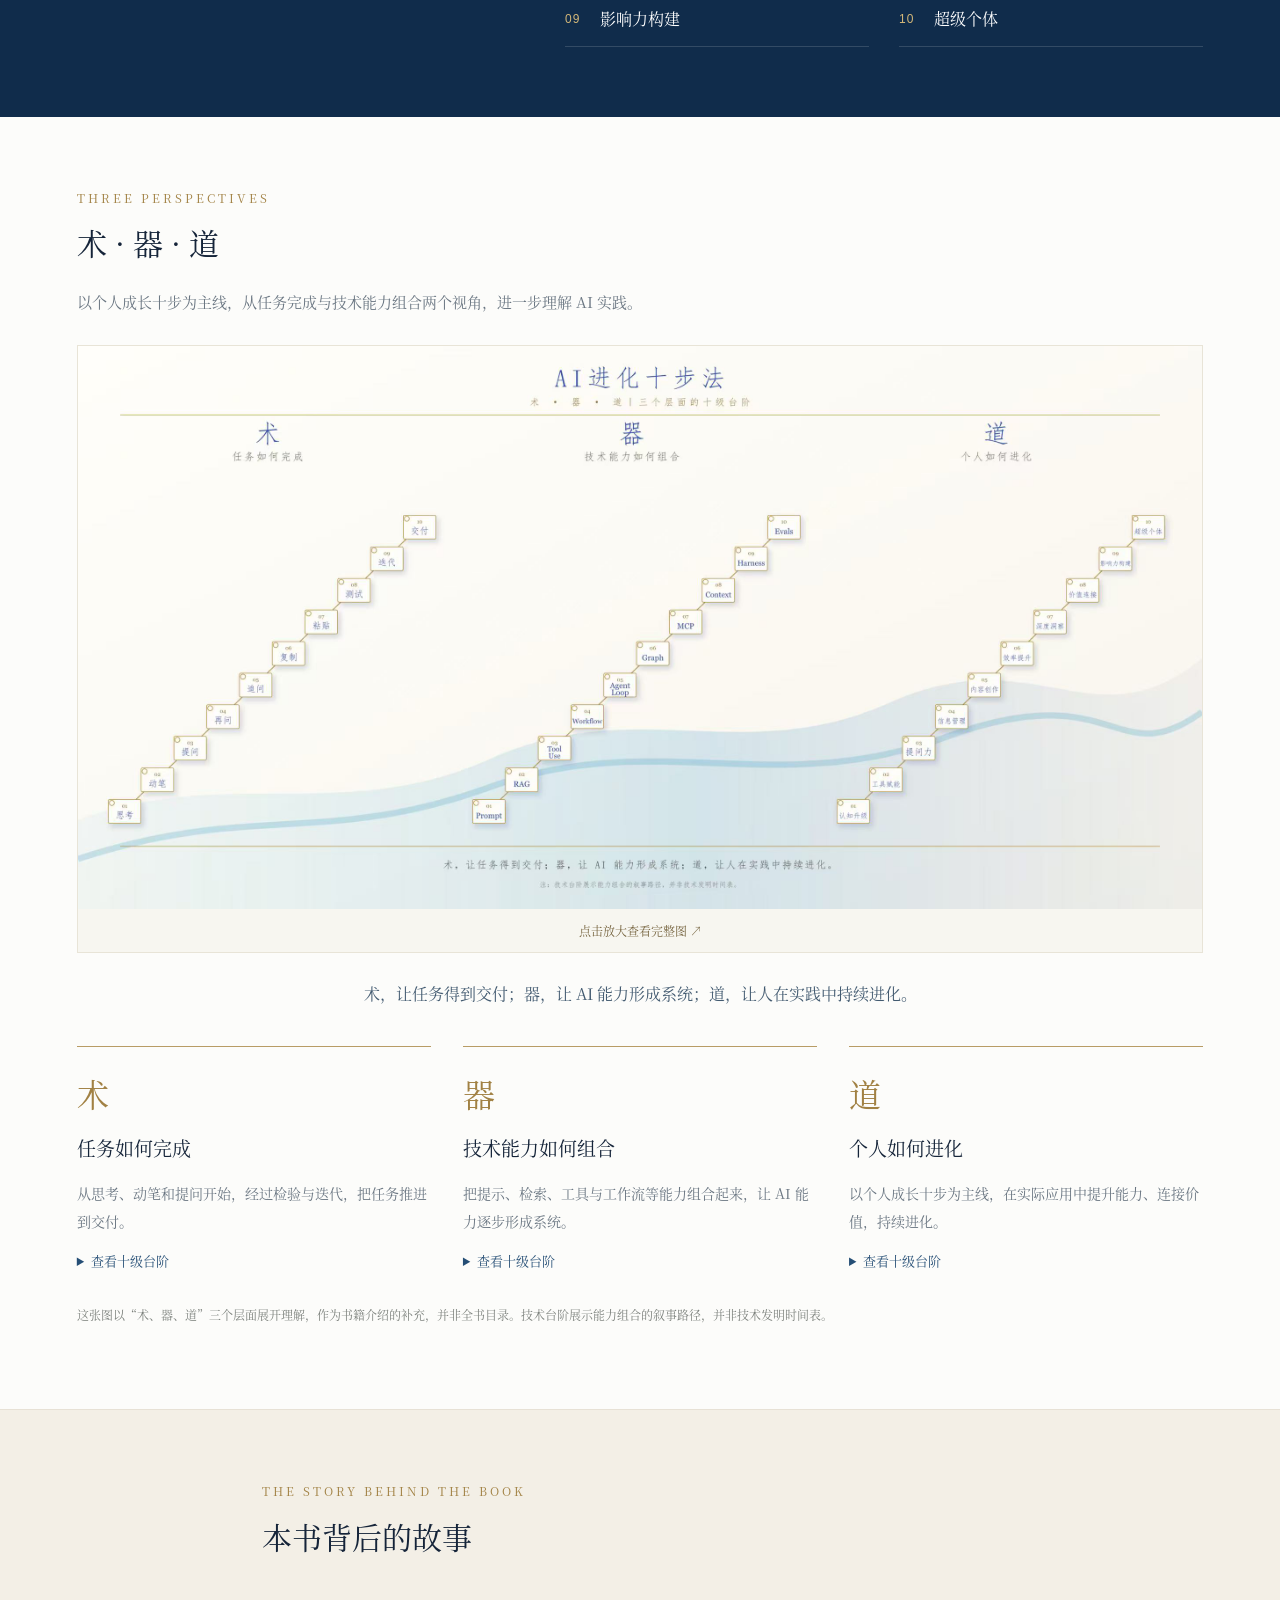
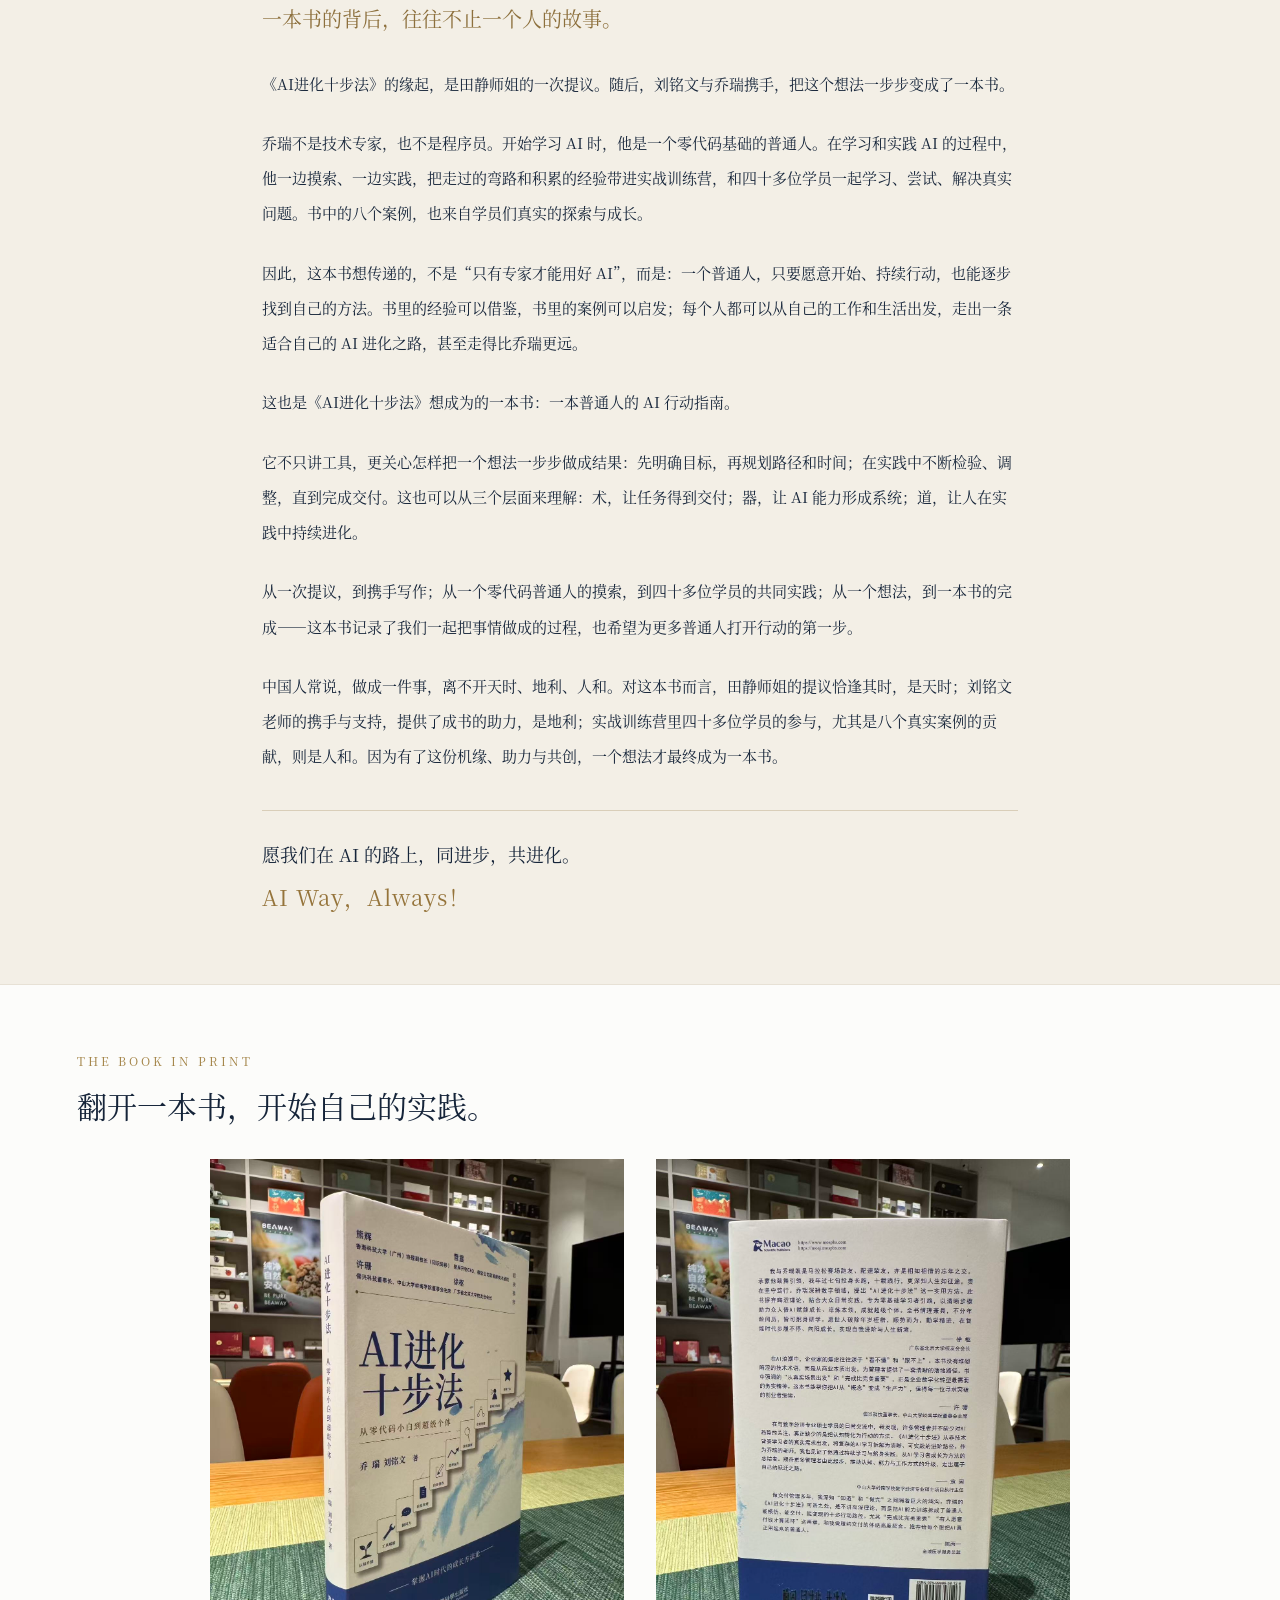
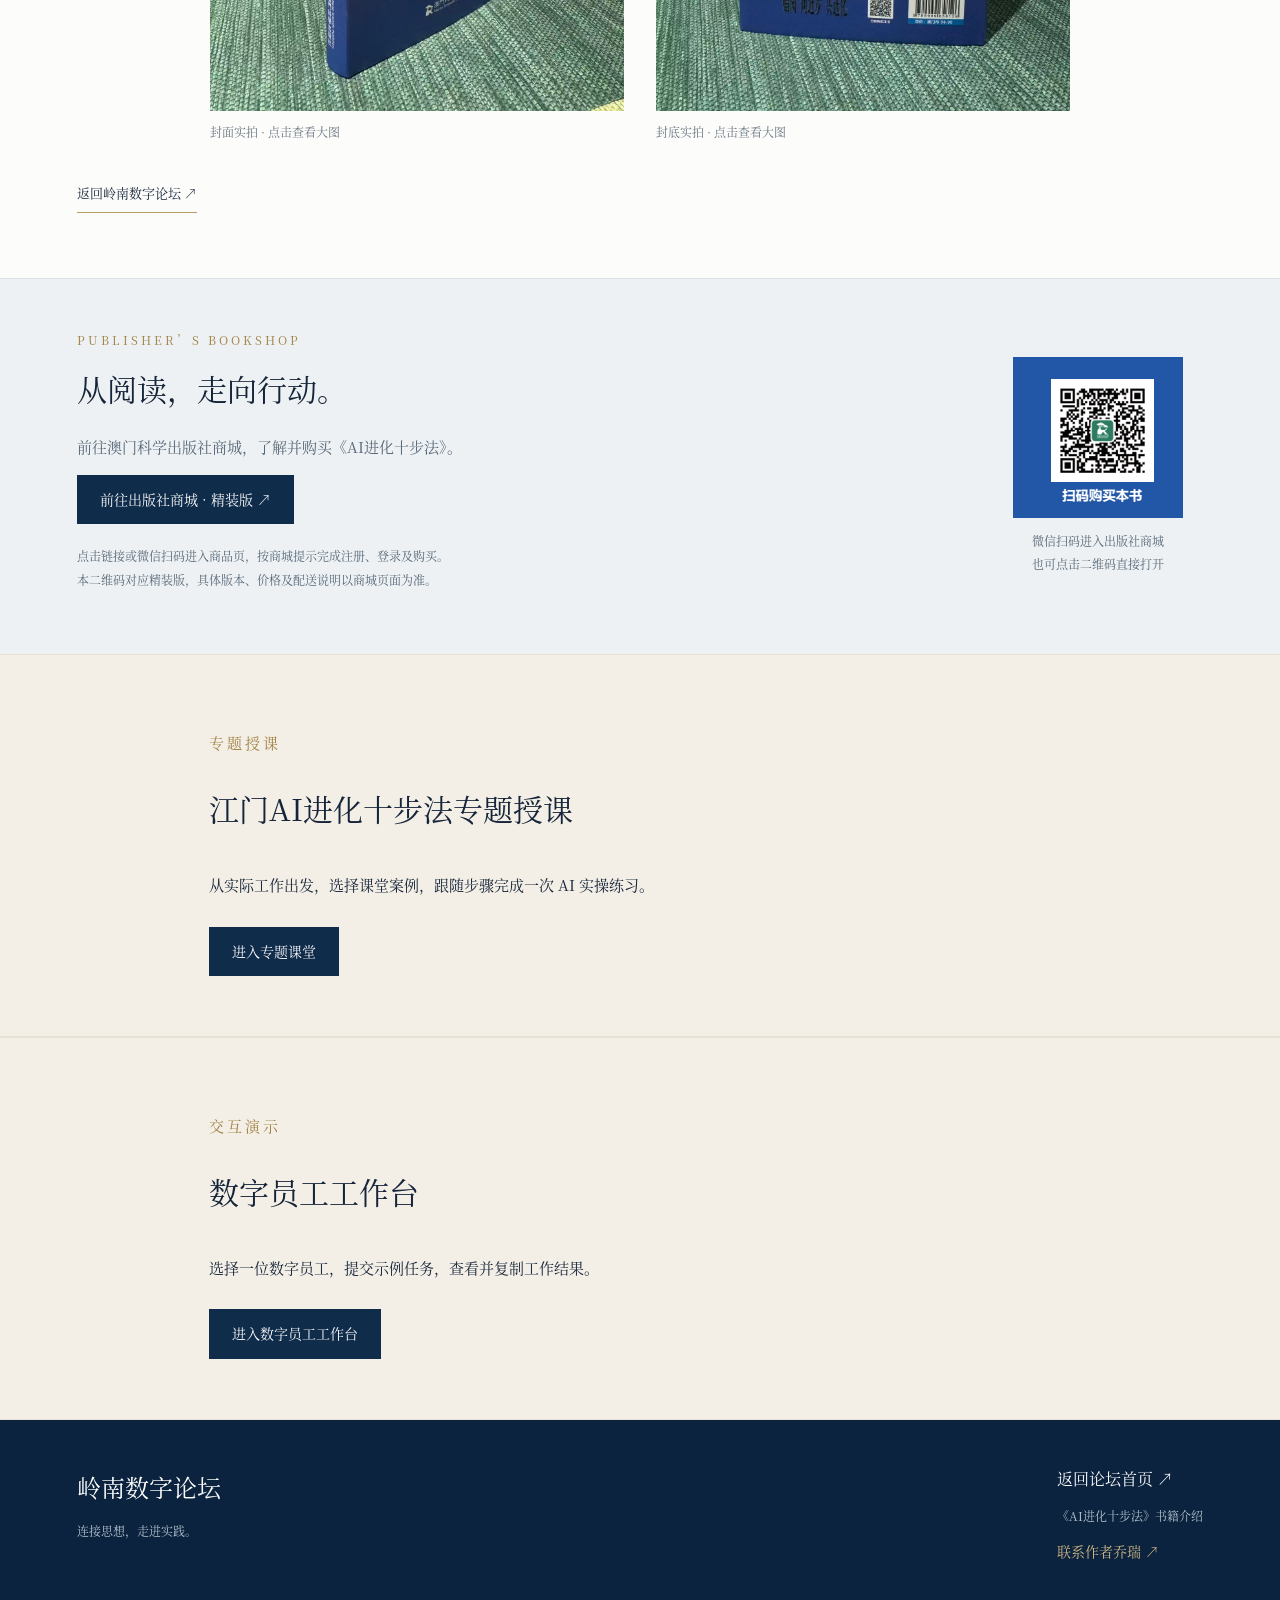
==== commit 06e7b64f: "将数字员工工作台入口移至江门专题之后" ====
--- a/book.html
+++ b/book.html
@@ -11,7 +11,8 @@
 <header class="site-header"><div class="identity-row"><a class="brand" href="index.html#home"><img src="assets/forum-logo-original.png" alt="岭南数字论坛标识"><span>岭南数字论坛<small>LINGNAN DIGITAL FORUM</small></span></a><a class="committee-brand" href="committee.html"><span class="college-mark"><img src="assets/lingnan-college-logo-original.jpg" alt="中山大学岭南学院LOGO"></span><span><small>岭南广州校友会</small><b>科创与AI赋能专委会</b></span></a></div><nav aria-label="主导航"><a href="index.html#home">论坛首页</a><a href="index.html#archive">历期论坛</a><a href="index.html#speakers">嘉宾与分享</a><a href="index.html#anniversary">值年庆</a><a href="committee.html">专委会</a><a href="book.html">AI进化十步法</a><a href="index.html#about/contact">联系我们</a></nav><form class="site-search" role="search" action="search.html" method="get"><label class="sr-only" for="site-query">全站搜索</label><input id="site-query" name="q" type="search" maxlength="100" placeholder="搜索活动、成员、企业与议题"><button type="submit">搜索</button></form></header>
 <main id="book-main"></main>
 <section class="book-story-band"><div class="book-story" style="margin:auto;padding-left:24px;padding-right:24px"><p class="eyebrow">专题授课</p><h2>江门AI进化十步法专题授课</h2><p>从实际工作出发，选择课堂案例，跟随步骤完成一次 AI 实操练习。</p><a class="book-button" href="jiangmen-ai-class.html">进入专题课堂</a></div></section>
+<section id="digital-team" class="book-story-band"><div class="book-story" style="margin:auto;padding-left:24px;padding-right:24px"><p class="eyebrow">交互演示</p><h2>数字员工工作台</h2><p>选择一位数字员工，提交示例任务，查看并复制工作结果。</p><a class="book-button" href="digital-team-demo.html">进入数字员工工作台</a></div></section>
 <footer><div><strong>岭南数字论坛</strong><p>连接思想，走进实践。</p></div><div><a href="index.html#home">返回论坛首页 ↗</a><p>《AI进化十步法》书籍介绍</p><a class="footer-contact" href="index.html#about/contact">联系作者乔瑞 ↗</a></div></footer>
 <dialog id="book-image"><button class="close" aria-label="关闭图片">×</button><img alt=""><p></p></dialog>
-<script src="book-content.js?v=book-live-20261020"></script><script src="book.js?v=book-live-20261020"></script>
+<script src="book-content.js?v=book-live-20261020"></script><script src="book.js?v=demo-placement"></script>
 </body></html>
